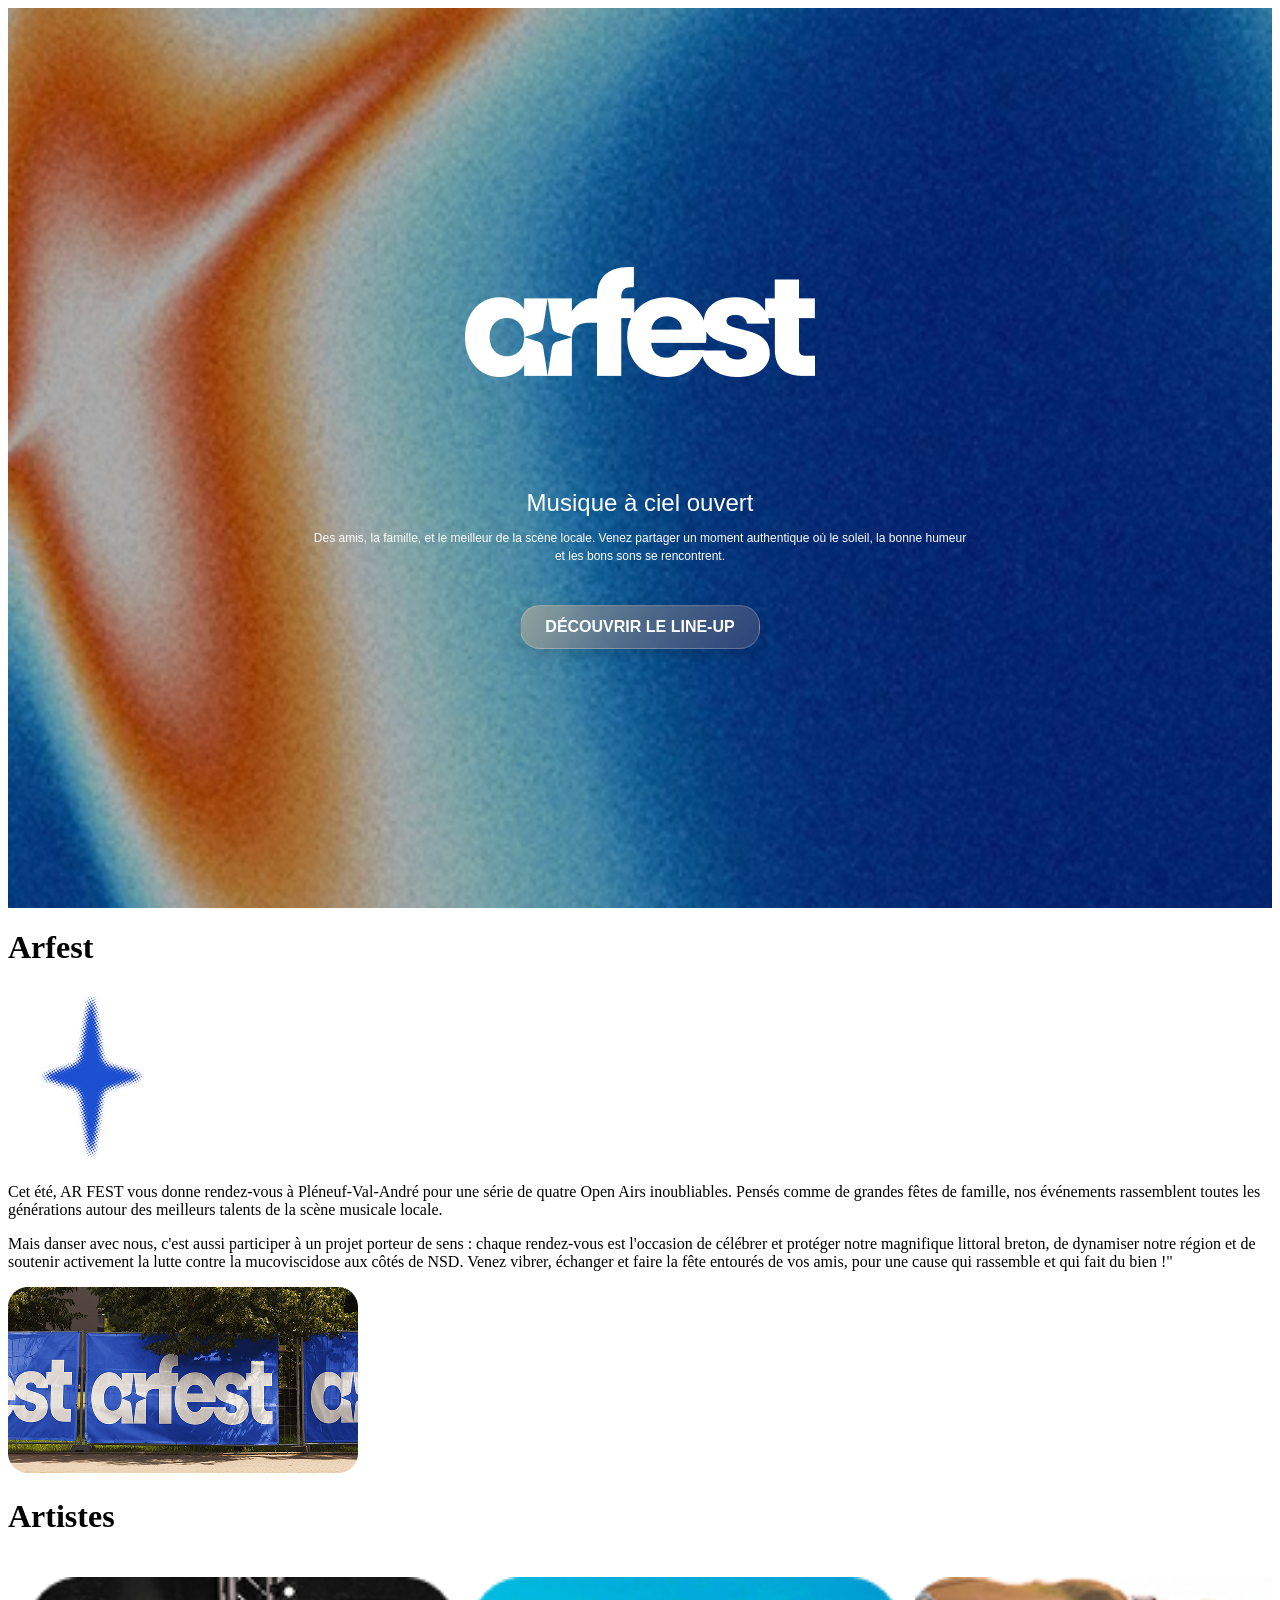
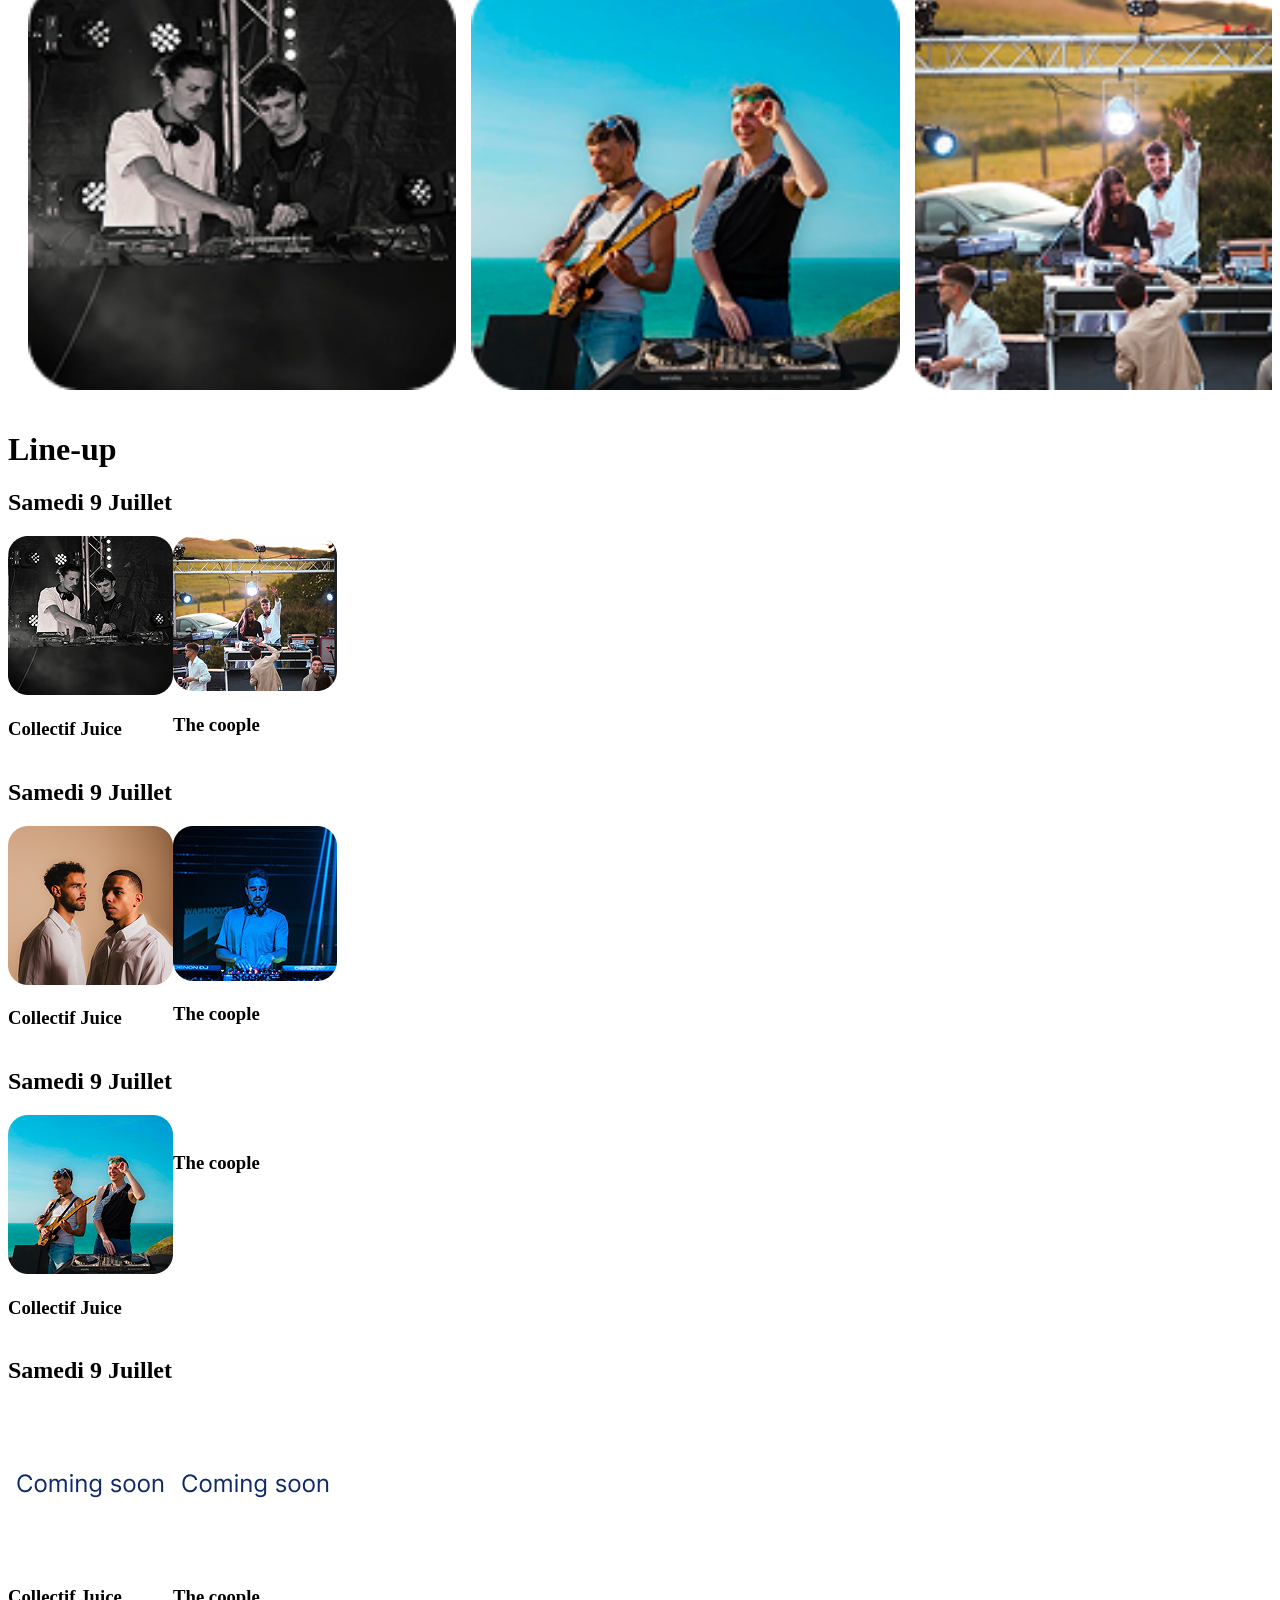
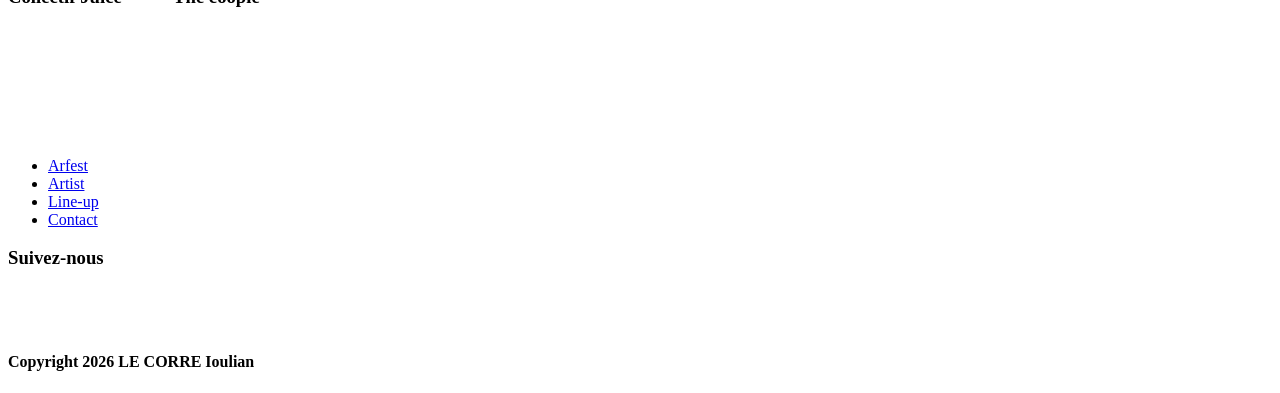
==== index.html @ 55369f93 "Correction du nom en index.html" ====
<!DOCTYPE html>
<html lang="en">
<head>
    <meta charset="UTF-8">
    <meta name="viewport" content="width=device-width, initial-scale=1.0">
    <link rel="stylesheet" href="./style.css">
    <title>Document</title>
</head>
<body>
    <header class="head">
        <img src="img/LOGO_ARFEST.png" alt="Logo Arfest" class="logo">
        <div>
            <h1>Musique à ciel ouvert</h1>
            <p>Des amis, la famille, et le meilleur de la scène locale. Venez partager un moment authentique où le soleil, la bonne humeur et les bons sons se rencontrent.</p>
        </div>
        <button class="discover">Découvrir le Line-up</button>
    </header>
    <main class="main">
        <div class="arfest">
            <h1>Arfest</h1>
            <div>
                <img src="img/arefestCQ.png" alt="logo_arfest">
                <p>Cet été, AR FEST vous donne rendez-vous à Pléneuf-Val-André pour une série de quatre Open Airs inoubliables. Pensés comme de grandes fêtes de famille, nos événements rassemblent toutes les générations autour des meilleurs talents de la scène musicale locale.</p>
            </div>
            <div>
                <p>Mais danser avec nous, c'est aussi participer à un projet porteur de sens : chaque rendez-vous est l'occasion de célébrer et protéger notre magnifique littoral breton, de dynamiser notre région et de soutenir activement la lutte contre la mucoviscidose aux côtés de NSD. Venez vibrer, échanger et faire la fête entourés de vos amis, pour une cause qui rassemble et qui fait du bien !"</p>
                <img src="img/arefestMockup.png" alt="mockup_barrière_arfest">
            </div>
        </div>
        <div class="artist">
            <h1>Artistes</h1>
            <div class="artist-img">
            <img src="img/artiste1home.png" alt="">
            <img src="img/artiste2home.png" alt="">
            <img src="img/artiste3home.png" alt="">
            </div>
        </div>
        <div class="lineUp">
            <H1>Line-up</H1>
            <div class="day1">
                <h2>Samedi 9 Juillet</h2>
                <div class="lineup-container">
                    <div>
                        <img src="img/lineUp/collectifJuice.png" alt="">
                        <h3>Collectif Juice</h3>
                    </div>
                    <div>
                        <img src="img/lineUp/The coopple.png" alt="">
                        <h3>The coople</h3>
                    </div>
                </div>
            </div>
            <div class="day2">
                <h2>Samedi 9 Juillet</h2>
                <div class="lineup-container">
                    <div>
                        <img src="img/lineUp/rushAvenue.png" alt="">
                        <h3>Collectif Juice</h3>
                    </div>
                    <div>
                        <img src="img/lineUp/wallyStryx.png" alt="">
                        <h3>The coople</h3>
                    </div>
                </div>
            </div>
            <div class="day3">
                <h2>Samedi 9 Juillet</h2>
                <div class="lineup-container">
                    <div>
                        <img src="img/lineUp/PlanB.png" alt="">
                        <h3>Collectif Juice</h3>
                    </div>
                    <div>
                        <img src="img/lineUp/i" alt="">
                        <h3>The coople</h3>
                    </div>
                </div>
            </div>
            <div class="day4">
                <h2>Samedi 9 Juillet</h2>
                <div class="lineup-container">
                    <div>
                        <img src="img/lineUp/comingSoon.png" alt="">
                        <h3>Collectif Juice</h3>
                    </div>
                    <div>
                        <img src="img/lineUp/comingSoon.png" alt="">
                        <h3>The coople</h3>
                    </div>
                </div>
            </div>



        </div>
    </main>
    <footer>
        <div>
            <img src="img/LOGO_ARFEST.png" alt="logo_arfest">
            <ul>
                <li><a href="#">Arfest</a></li>
                <li><a href="#">Artist</a></li>
                <li><a href="#">Line-up</a></li>
                <li><a href="#">Contact</a></li>
            </ul>
        </div>
        <div class="social">
            <h3>Suivez-nous</h3>
            <div>
                <img src="img/insta.png" alt="icon-insta">
                <img src="img/spotify.png" alt="icon-spotify">
            </div>
        </div>
        <h4>Copyright 2026 LE CORRE Ioulian</h4>
    </footer>


    <script src="./script.js"></script>
</body>
</html>
---- style.css ----
.body {
    font-family: 'Poppins', sans-serif;
    margin: 0 auto;
    padding: 0;
    background-color: #f5f5f5;
}
/* Header */

/* --- EN-TÊTE (HEADER) - Style Mobile First --- */

.head {
    display: flex;
    flex-direction: column; /* Mobile first, tout s'empile */
    justify-content: center; /* Centrer verticalement */
    align-items: center;    /* Centrer horizontalement */
    text-align: center;
    min-height: 100vh;      /* Prendre toute la hauteur de l'écran pour cet effet */
    color: #ffffff;         /* Texte blanc par défaut */
    box-sizing: border-box;
    padding: 20px;

    /* LE FOND TEXTURÉ (LA CLÉ !) */
    /* Remplace par ton image générée et enregistrée */
    background-image: url('img/home.png'); 
    background-size: cover;
    background-position: center;
    
    /* Optionnel : texture grain CSS (plus pro que l'image seule) */
    background-blend-mode: overlay; /* Pour fusionner la texture grainée */
}

/* Éléments individuels */
.head .logo {
    max-width: 100%; /* Ne pas dépasser la largeur de l'écran sur mobile */
    height: auto;
    margin-bottom: 6rem;
}

.head div {
    max-width: 90%; /* Pour contenir le texte */
}

.head h1 {
    font-family: poppins, sans-serif;
    font-size: 24px;
    font-weight: 500;
    margin-bottom: 0.8rem;
}

.head p {
    font-family: manrope, sans-serif;
    font-size: 12px;
    font-weight: 300;
    line-height: 1.5;
    margin-bottom: 2.5rem;
    max-width: 80%;
    margin-left: auto;
    margin-right: auto;
}

/* BOUTON DÉCOUVRIR LE LINE-UP  */
.head .discover {
    /* 1. Bases du bouton */
    padding: 12px 24px;
    font-size: 1rem;
    font-weight: 600;
    color: #ffffff;
    border: none;
    cursor: pointer;
    text-transform: uppercase; /* Pour le style "Festival" */
    
    /* 2. Ta demande : Les bords arrondis */
    border-radius: 20px;
    
    /* 3. L'effet "Liquid Glass" (Verre Liquide) */
    /* La clé est l'effet de flou et la transparence de fond */
    background: rgba(255, 255, 255, 0.15); /* Fond blanc à 15% d'opacité */
    backdrop-filter: blur(8px); /* L'effet de verre */
    -webkit-backdrop-filter: blur(8px); /* Safari/iPhone */
    
    /* Le dégradé interne (liquid effect) */
    /* Approximation des couleurs : or/bronze vers bleu profond */
    background-image: linear-gradient(135deg, rgba(206, 172, 126, 0.4), rgba(43, 64, 116, 0.7));
    
    /* Reflet subtil de la bordure */
    border: 1px solid rgba(255, 255, 255, 0.2);
    
    /* Ombre portée douce */
    box-shadow: 0 4px 15px rgba(0, 0, 0, 0.15);
    
    /* Transition fluide pour le survol (bonus mentor !) */
    transition: all 0.3s ease;
}

/* L'effet quand l'utilisateur passe sa souris (Desktop/Mobile) */
.head .discover:hover, .head .discover:active {
    background: rgba(255, 255, 255, 0.25); /* Le verre devient un peu plus opaque */
    transform: scale(1.05); /* Le bouton grossit très légèrement */
    box-shadow: 0 6px 20px rgba(0, 0, 0, 0.2);
}

/* --- BASE & MOBILE (Le Carrousel) --- */

.artist-img {
    display: flex;
    
    overflow-x: auto; /* Permet le défilement horizontal */
    scroll-snap-type: x mandatory; /* Active le magnétisme horizontal (x) et le rend obligatoire */
    gap: 15px;
    padding: 20px;
    
    /* Optionnel mais recommandé : masquer la barre de défilement pour faire plus "Application" */
    scrollbar-width: none; /* Pour Firefox */
}

.artist-img ::-webkit-scrollbar {
    display: none; /* Pour Chrome, Safari, Edge */
}

.artist-img img {
    /* L'astuce : flex: 0 0 85% empêche l'image de s'écraser et lui donne 85% de la largeur de l'écran.
       Ainsi, on voit un petit bout de l'image suivante, ce qui indique à l'utilisateur qu'il peut swiper ! */
    flex: 0 0 35%; 
    scroll-snap-align: center; /* L'image s'aimante bien au centre de l'écran quand on s'arrête de scroller */
    border-radius: 8px;
    object-fit: cover; /* S'assure que l'image ne se déforme pas */
}
/* Line-up */

.lineup-container{
    display: flex;
    flex-direction: row;
}
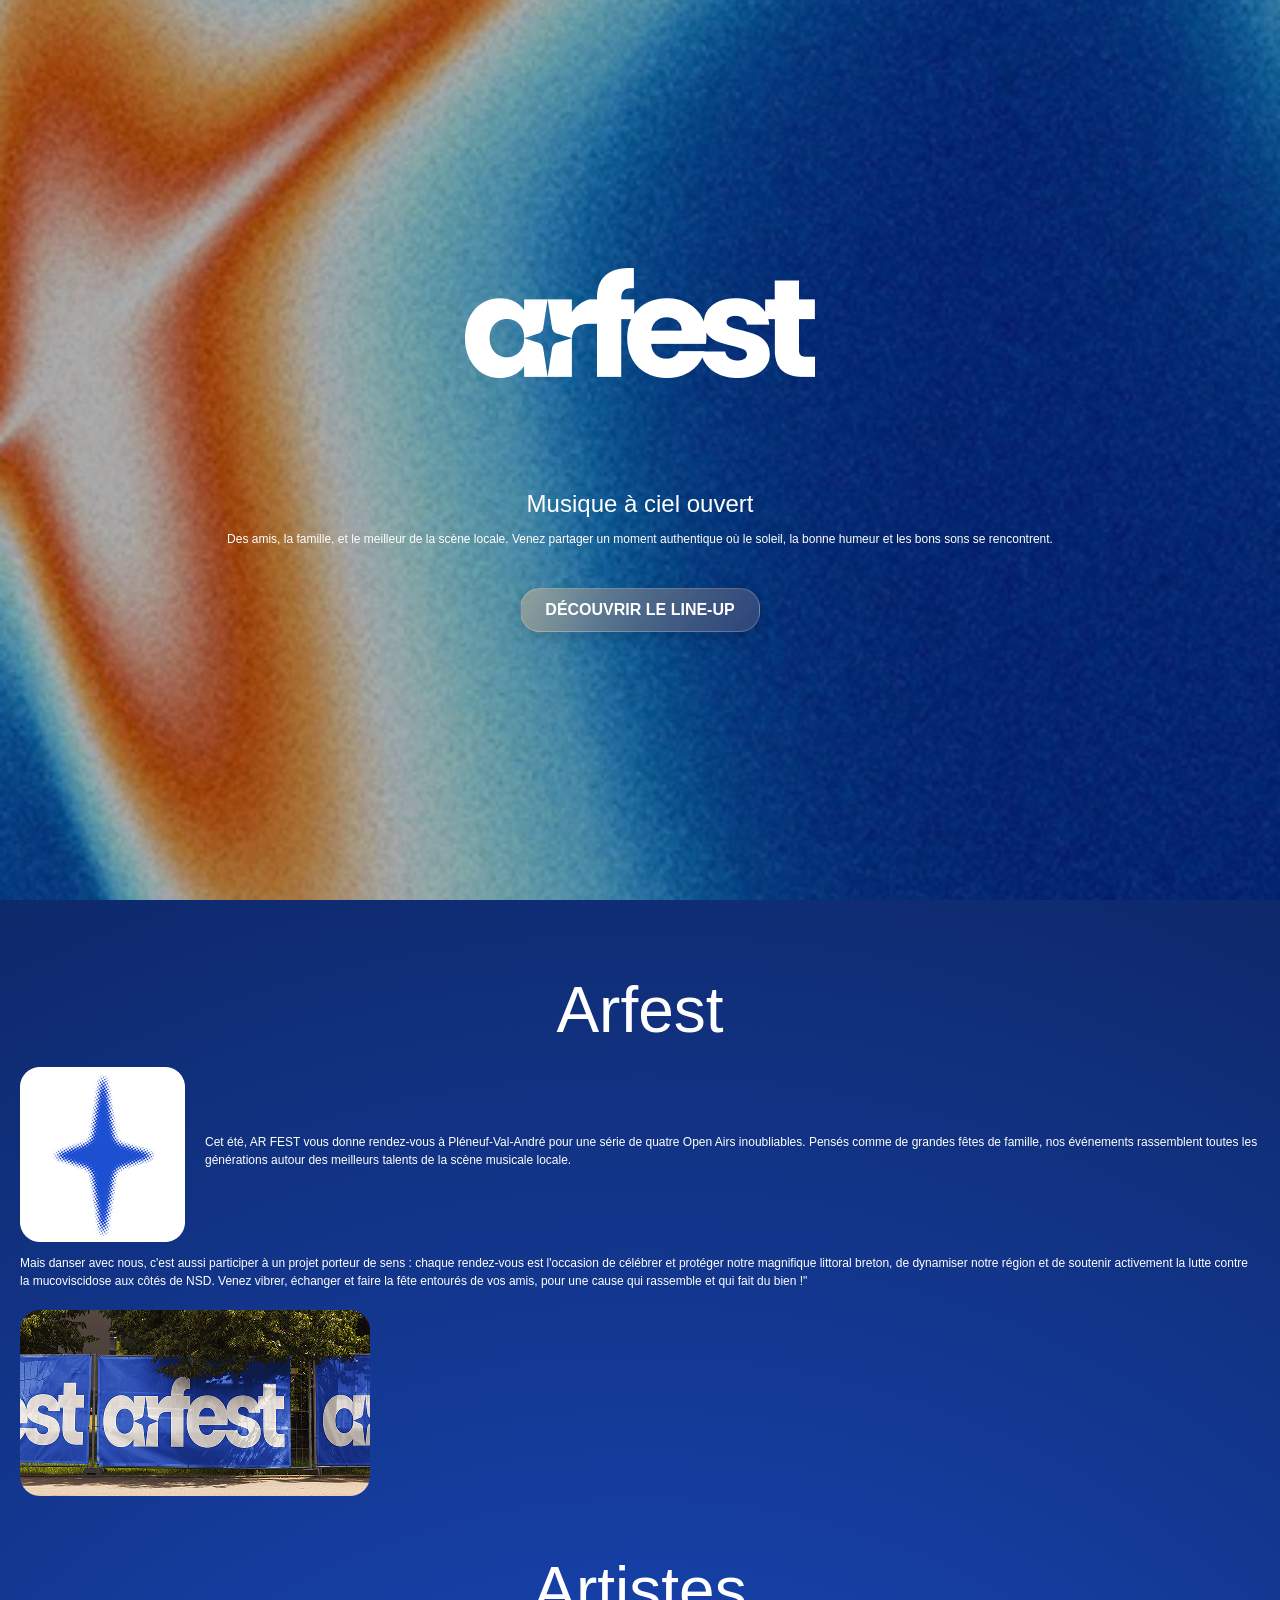
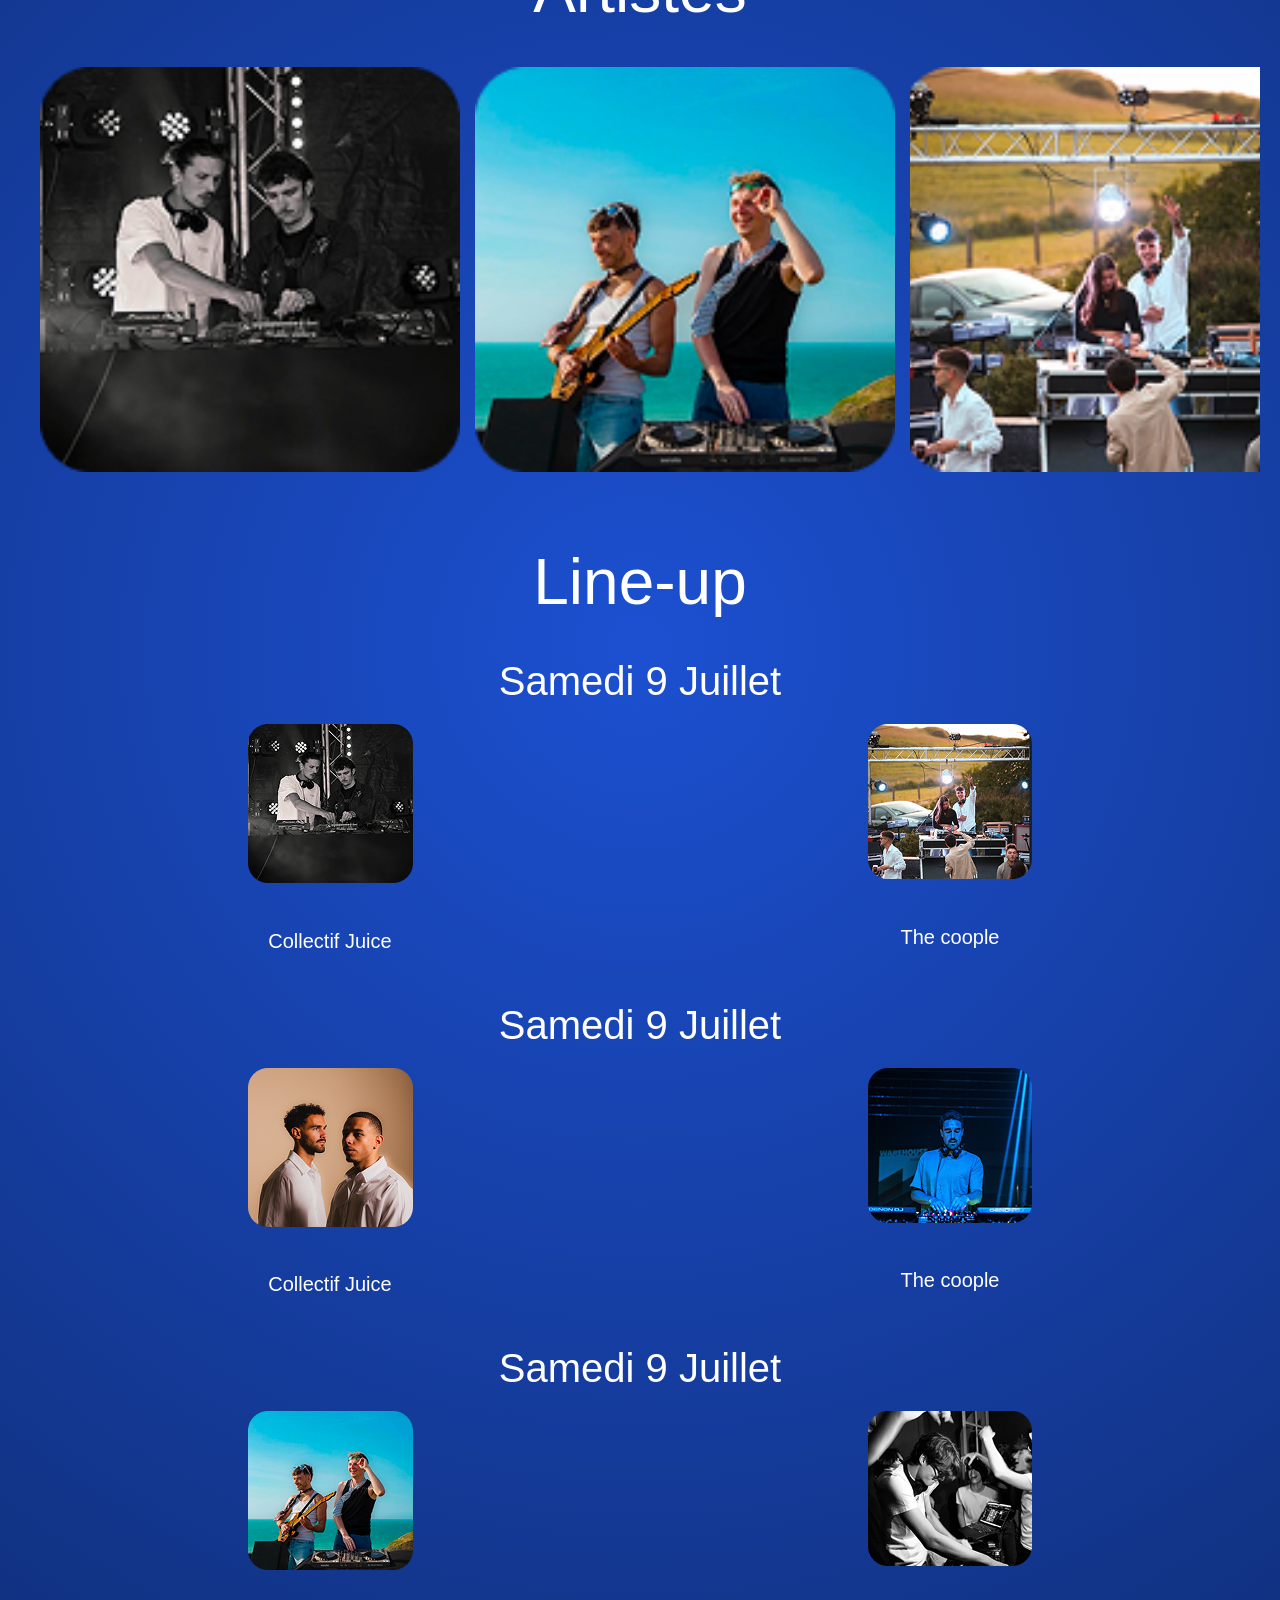
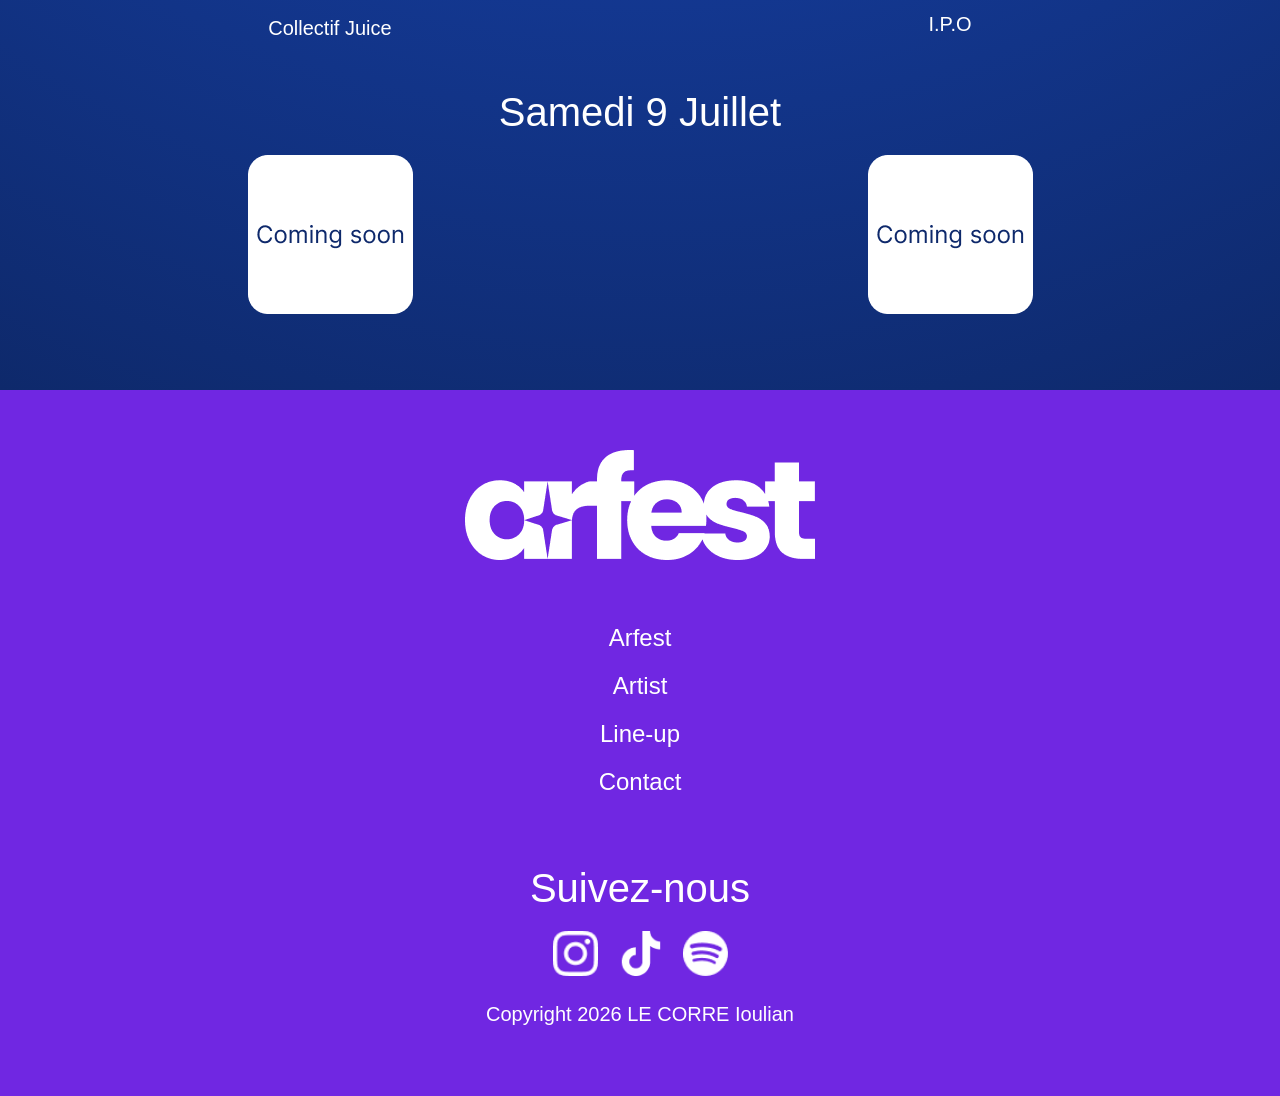
==== commit 67f7809c: "CSS basic" ====
--- a/index.html
+++ b/index.html
@@ -9,7 +9,7 @@
 <body>
     <header class="head">
         <img src="img/LOGO_ARFEST.png" alt="Logo Arfest" class="logo">
-        <div>
+        <div class="head-container">
             <h1>Musique à ciel ouvert</h1>
             <p>Des amis, la famille, et le meilleur de la scène locale. Venez partager un moment authentique où le soleil, la bonne humeur et les bons sons se rencontrent.</p>
         </div>
@@ -17,18 +17,18 @@
     </header>
     <main class="main">
         <div class="arfest">
-            <h1>Arfest</h1>
-            <div>
+            <h2>Arfest</h2>
+            <div class="top-div">
                 <img src="img/arefestCQ.png" alt="logo_arfest">
                 <p>Cet été, AR FEST vous donne rendez-vous à Pléneuf-Val-André pour une série de quatre Open Airs inoubliables. Pensés comme de grandes fêtes de famille, nos événements rassemblent toutes les générations autour des meilleurs talents de la scène musicale locale.</p>
             </div>
-            <div>
+            <div class="bottom-div">
                 <p>Mais danser avec nous, c'est aussi participer à un projet porteur de sens : chaque rendez-vous est l'occasion de célébrer et protéger notre magnifique littoral breton, de dynamiser notre région et de soutenir activement la lutte contre la mucoviscidose aux côtés de NSD. Venez vibrer, échanger et faire la fête entourés de vos amis, pour une cause qui rassemble et qui fait du bien !"</p>
                 <img src="img/arefestMockup.png" alt="mockup_barrière_arfest">
             </div>
         </div>
         <div class="artist">
-            <h1>Artistes</h1>
+            <h2>Artistes</h2>
             <div class="artist-img">
             <img src="img/artiste1home.png" alt="">
             <img src="img/artiste2home.png" alt="">
@@ -36,56 +36,56 @@
             </div>
         </div>
         <div class="lineUp">
-            <H1>Line-up</H1>
+            <h2>Line-up</h2>
             <div class="day1">
-                <h2>Samedi 9 Juillet</h2>
+                <h3>Samedi 9 Juillet</h3>
                 <div class="lineup-container">
                     <div>
                         <img src="img/lineUp/collectifJuice.png" alt="">
-                        <h3>Collectif Juice</h3>
+                        <h4>Collectif Juice</h4>
                     </div>
                     <div>
                         <img src="img/lineUp/The coopple.png" alt="">
-                        <h3>The coople</h3>
+                        <h4>The coople</h4>
                     </div>
                 </div>
             </div>
             <div class="day2">
-                <h2>Samedi 9 Juillet</h2>
+                <h3>Samedi 9 Juillet</h3>
                 <div class="lineup-container">
                     <div>
                         <img src="img/lineUp/rushAvenue.png" alt="">
-                        <h3>Collectif Juice</h3>
+                        <h4>Collectif Juice</h4>
                     </div>
                     <div>
                         <img src="img/lineUp/wallyStryx.png" alt="">
-                        <h3>The coople</h3>
+                        <h4>The coople</h4>
                     </div>
                 </div>
             </div>
             <div class="day3">
-                <h2>Samedi 9 Juillet</h2>
+                <h3>Samedi 9 Juillet</h3>
                 <div class="lineup-container">
                     <div>
                         <img src="img/lineUp/PlanB.png" alt="">
-                        <h3>Collectif Juice</h3>
+                        <h4>Collectif Juice</h4>
                     </div>
                     <div>
-                        <img src="img/lineUp/i" alt="">
-                        <h3>The coople</h3>
+                        <img src="img/lineUp/ipo.png" alt="">
+                        <h4>I.P.O</h4>
                     </div>
                 </div>
             </div>
             <div class="day4">
-                <h2>Samedi 9 Juillet</h2>
+                <h3>Samedi 9 Juillet</h3>
                 <div class="lineup-container">
                     <div>
                         <img src="img/lineUp/comingSoon.png" alt="">
-                        <h3>Collectif Juice</h3>
+                        <h4></h4>
                     </div>
                     <div>
                         <img src="img/lineUp/comingSoon.png" alt="">
-                        <h3>The coople</h3>
+                        <h4></h4>
                     </div>
                 </div>
             </div>
@@ -106,8 +106,9 @@
         </div>
         <div class="social">
             <h3>Suivez-nous</h3>
-            <div>
+            <div class="social-icons">
                 <img src="img/insta.png" alt="icon-insta">
+                <img src="img/tiktok.png" alt="icon-tiktok">
                 <img src="img/spotify.png" alt="icon-spotify">
             </div>
         </div>
--- a/style.css
+++ b/style.css
@@ -1,9 +1,46 @@
-.body {
+body {
     font-family: 'Poppins', sans-serif;
     margin: 0 auto;
     padding: 0;
     background-color: #f5f5f5;
 }
+main {
+    padding: 20px;
+    background: radial-gradient(circle, #1C50D1 0%, #0E296b 100%);
+    
+    /* Optionnel : on passe tout le texte par défaut en blanc pour qu'il soit lisible sur le fond sombre */
+    color: #ffffff;
+}
+main p {
+    font-family: 'Manrope', sans-serif;
+    font-size: 12px;
+    font-weight: 300;
+    line-height: 1.5;
+    margin-bottom: 20px;
+}
+h2 {
+    font-family: 'Poppins', sans-serif;
+    font-size: 64px;
+    font-weight: 500;
+    margin-bottom: 20px;
+    text-align: center;
+}
+h3 {
+    font-family: 'Poppins', sans-serif;
+    font-size: 40px;
+    font-weight: 500;
+    margin-bottom: 20px;
+    text-align: center;
+}
+h4 {
+    font-family: 'Manrope', sans-serif;
+    font-size: 20px;
+    font-weight: 500;
+    margin-bottom: 10px;
+    text-align: center;
+}
+
+
 /* Header */
 
 /* --- EN-TÊTE (HEADER) - Style Mobile First --- */
@@ -14,7 +51,7 @@
     justify-content: center; /* Centrer verticalement */
     align-items: center;    /* Centrer horizontalement */
     text-align: center;
-    min-height: 100vh;      /* Prendre toute la hauteur de l'écran pour cet effet */
+    min-height: 100svh; /* Pour les mobiles modernes : s'arrête pile au-dessus de la barre Safari ! */
     color: #ffffff;         /* Texte blanc par défaut */
     box-sizing: border-box;
     padding: 20px;
@@ -53,7 +90,7 @@
     font-weight: 300;
     line-height: 1.5;
     margin-bottom: 2.5rem;
-    max-width: 80%;
+    max-width: 100%;
     margin-left: auto;
     margin-right: auto;
 }
@@ -97,6 +134,19 @@
     background: rgba(255, 255, 255, 0.25); /* Le verre devient un peu plus opaque */
     transform: scale(1.05); /* Le bouton grossit très légèrement */
     box-shadow: 0 6px 20px rgba(0, 0, 0, 0.2);
+}
+
+/* Main - div arfest */
+
+.top-div {
+    display: flex;
+    flex-direction: row; /* Mobile first : tout s'empile */ 
+    align-items: center;
+    gap: 20px;
+}
+.top-div img {
+    height: 100%;
+    border-radius: 8px;
 }
 
 /* --- BASE & MOBILE (Le Carrousel) --- */
@@ -125,9 +175,55 @@
     border-radius: 8px;
     object-fit: cover; /* S'assure que l'image ne se déforme pas */
 }
+
 /* Line-up */
 
 .lineup-container{
     display: flex;
     flex-direction: row;
+}
+
+.lineup-container div {
+    flex: 1; /* Chaque artiste prend une part égale de l'espace disponible */
+    display: flex;
+    flex-direction: column;
+    align-items: center;
+    gap: 20px;
+}
+
+/* footer */
+footer {
+    background-color: #7027E2;
+    color: #ffffff;
+    text-align: center;
+    padding: 60px 20px;
+}
+footer ul {
+    list-style: none;
+    padding: 40px 0px 10px 0px;
+    margin: 0;
+}
+footer ul li {
+    margin: 20px 0;
+}
+footer ul li a {
+    color: #ffffff;
+    text-decoration: none;
+    font-size: 24px;
+    font-weight: 500;
+}
+footer ul li a:hover {
+    text-decoration: underline;
+}
+.social-icons  {
+    display: flex;
+    flex-direction: row;
+    justify-content: center;
+    gap: 20px;
+    margin-top: 20px;
+}
+.social-icons img {
+    width: 45px;
+    height: 45px;
+    transition: transform 0.3s ease;
 }
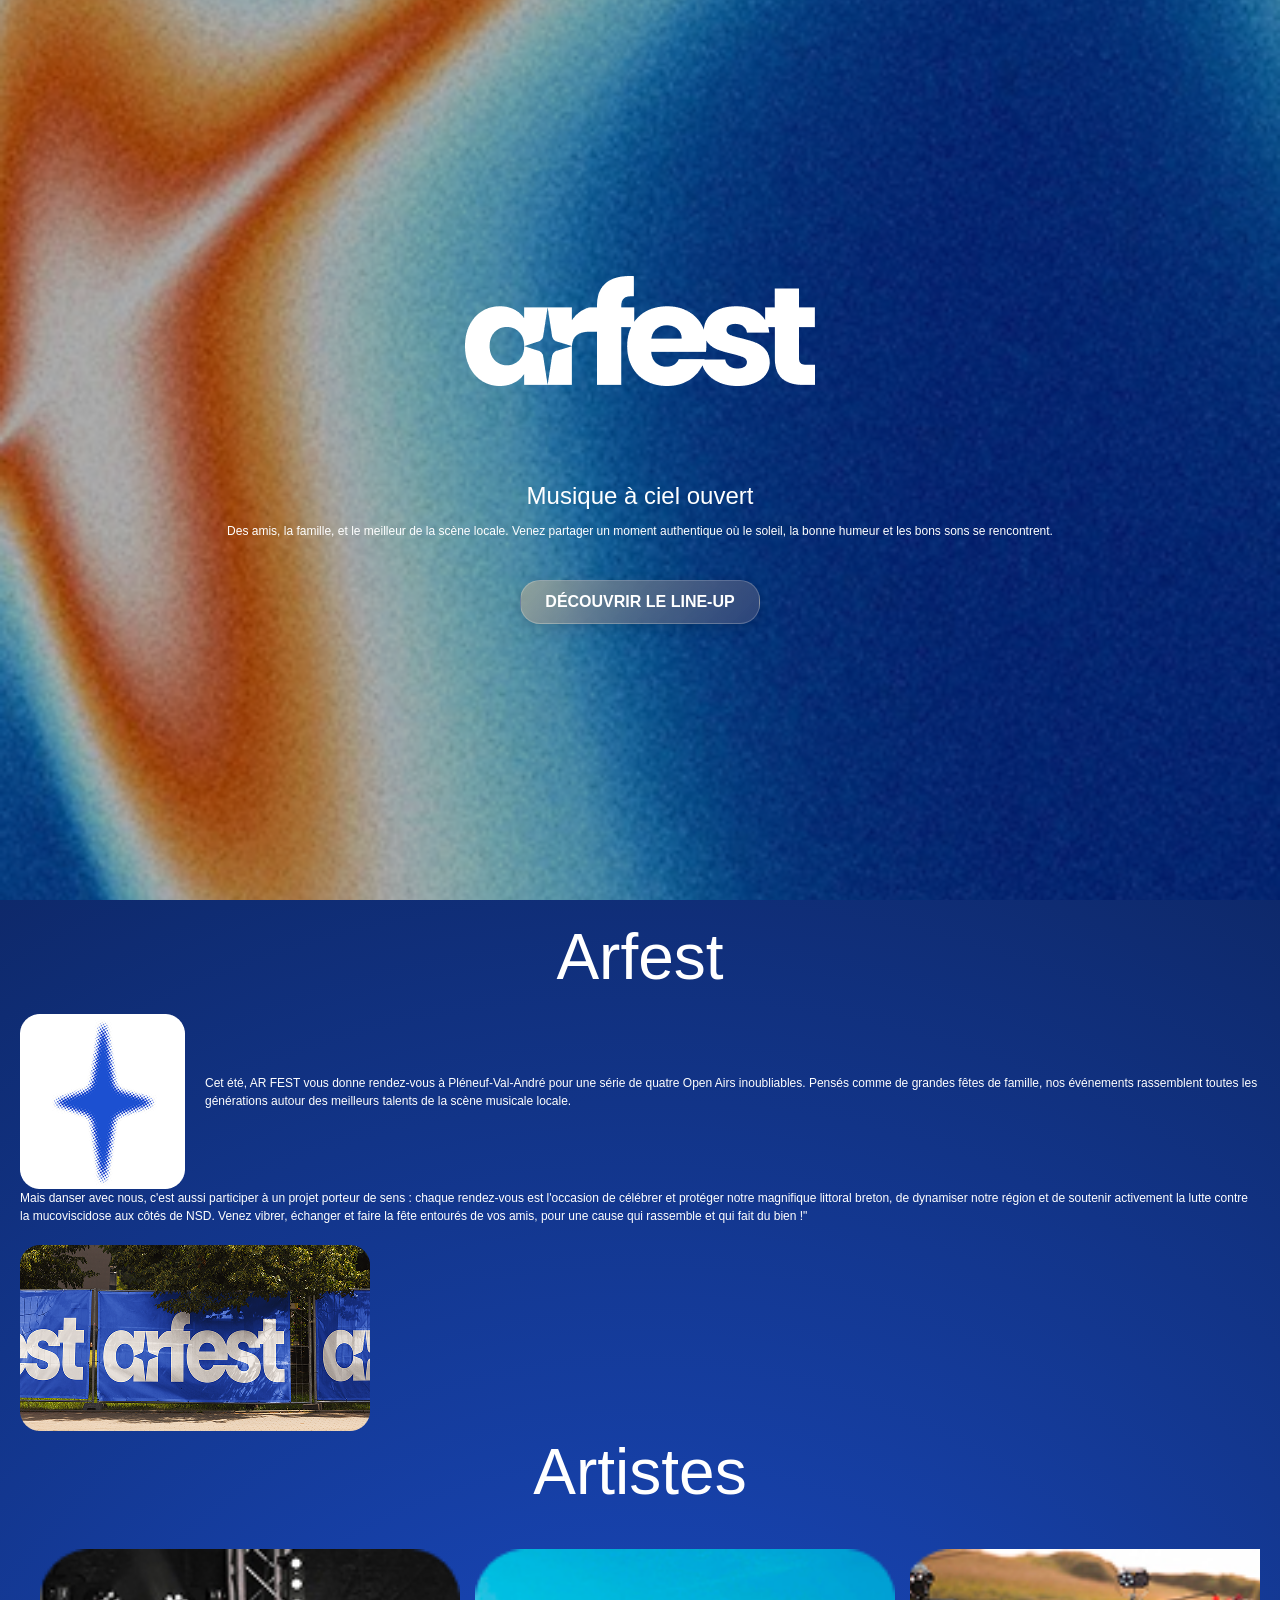
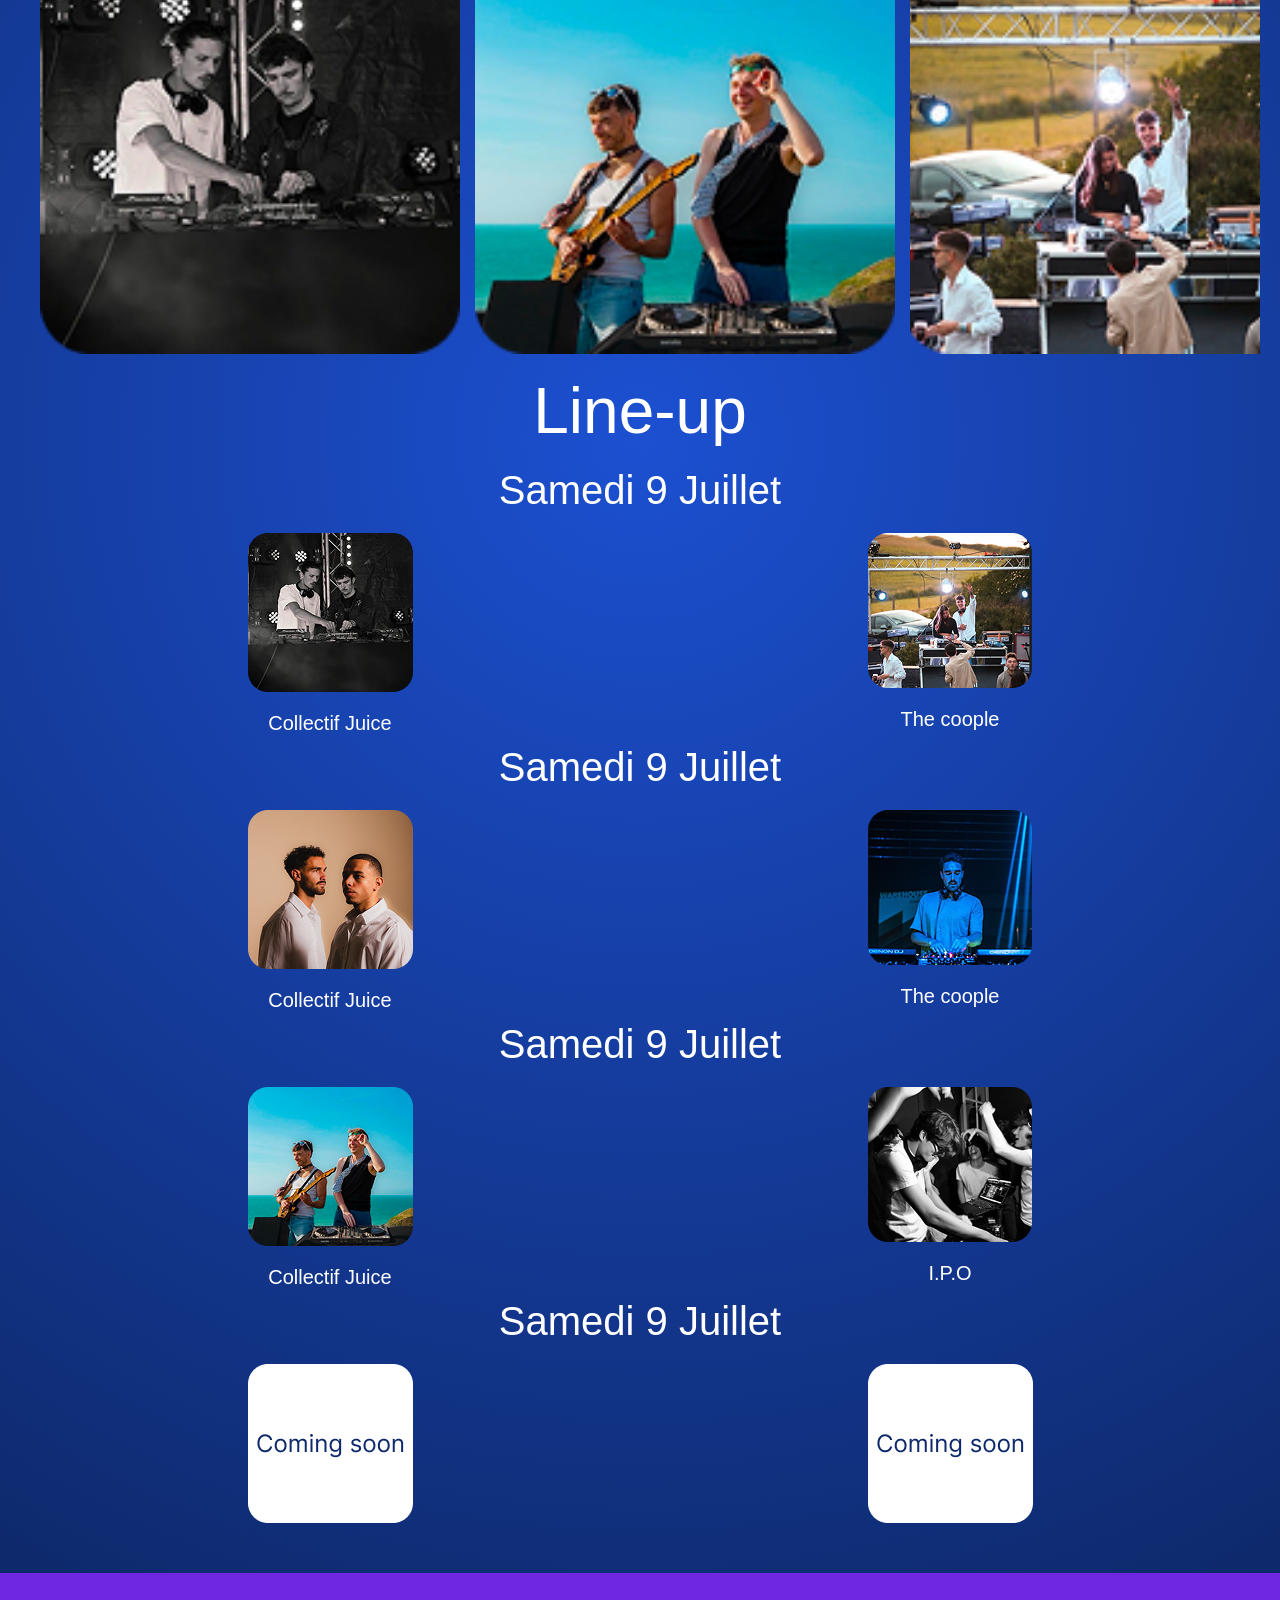
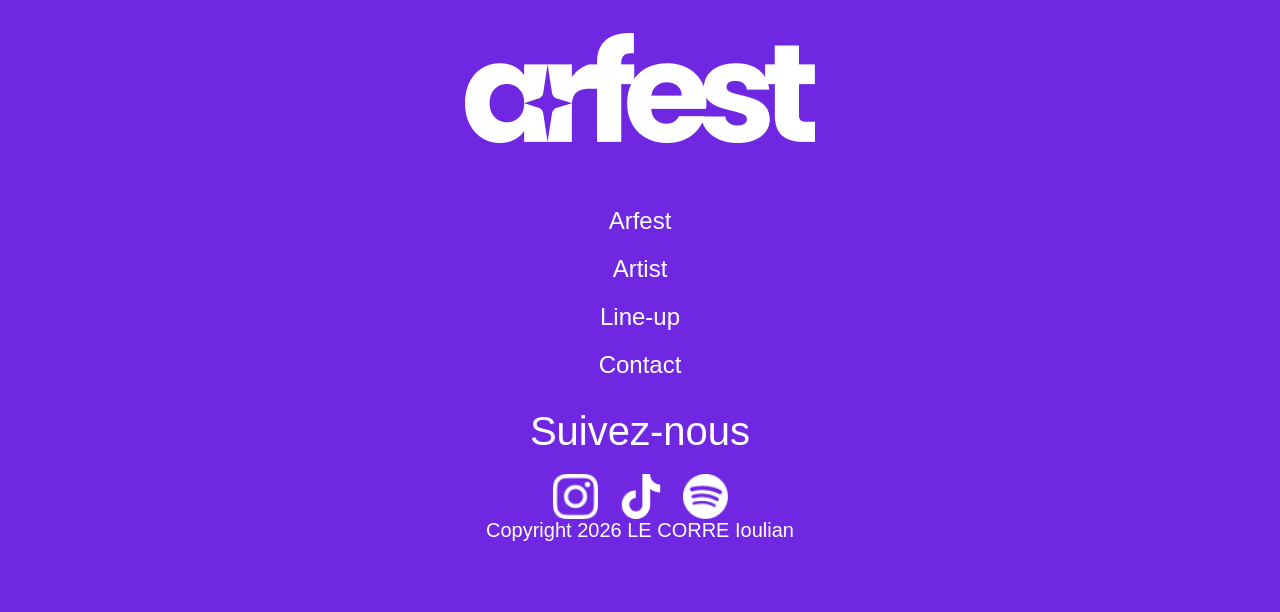
==== commit be854593: "fit problem resolve" ====
--- a/index.html
+++ b/index.html
@@ -2,7 +2,7 @@
 <html lang="en">
 <head>
     <meta charset="UTF-8">
-    <meta name="viewport" content="width=device-width, initial-scale=1.0">
+    <meta name="viewport" content="width=device-width, initial-scale=1.0, viewport-fit=cover">
     <link rel="stylesheet" href="./style.css">
     <title>Document</title>
 </head>
--- a/style.css
+++ b/style.css
@@ -1,3 +1,11 @@
+* {
+    margin: 0;
+    padding: 0;
+    box-sizing: border-box;
+}
+html {
+    background-color: #0E296b; /* La couleur la plus foncée de ton fond */
+}
 body {
     font-family: 'Poppins', sans-serif;
     margin: 0 auto;
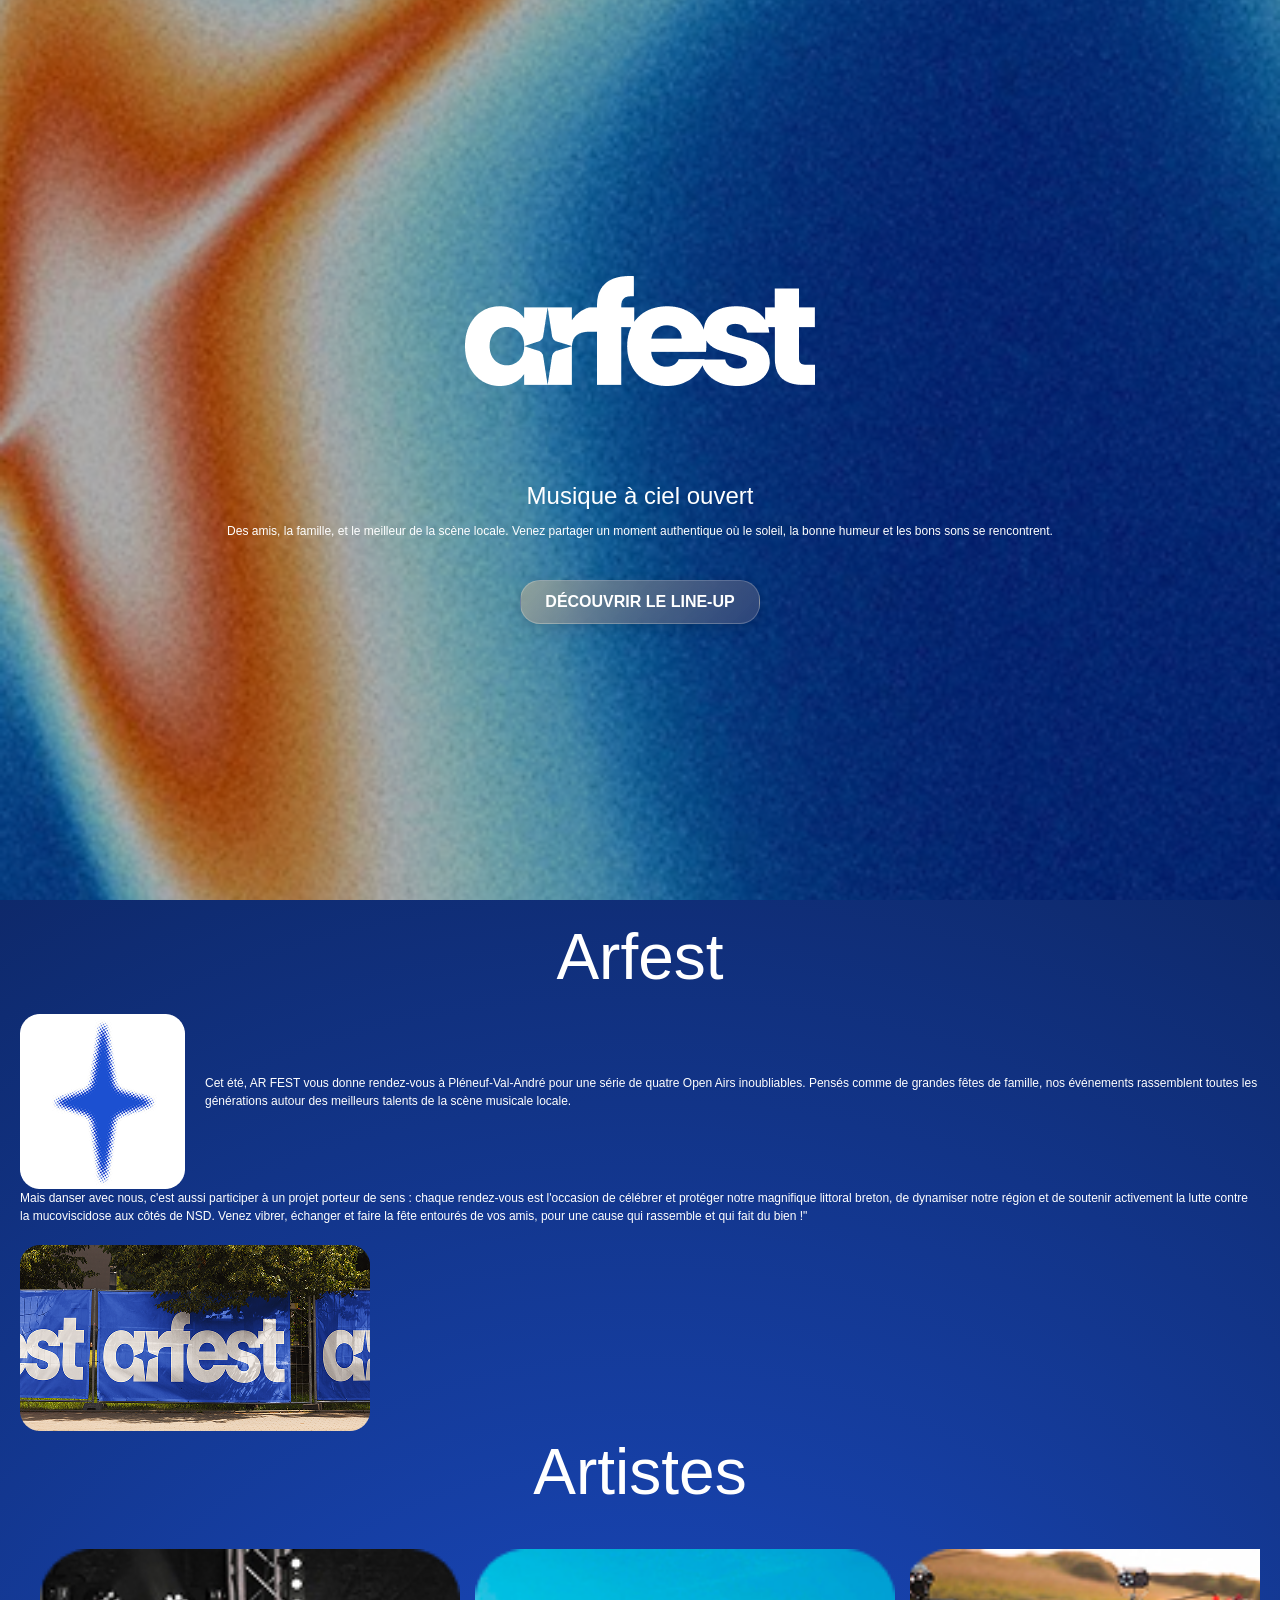
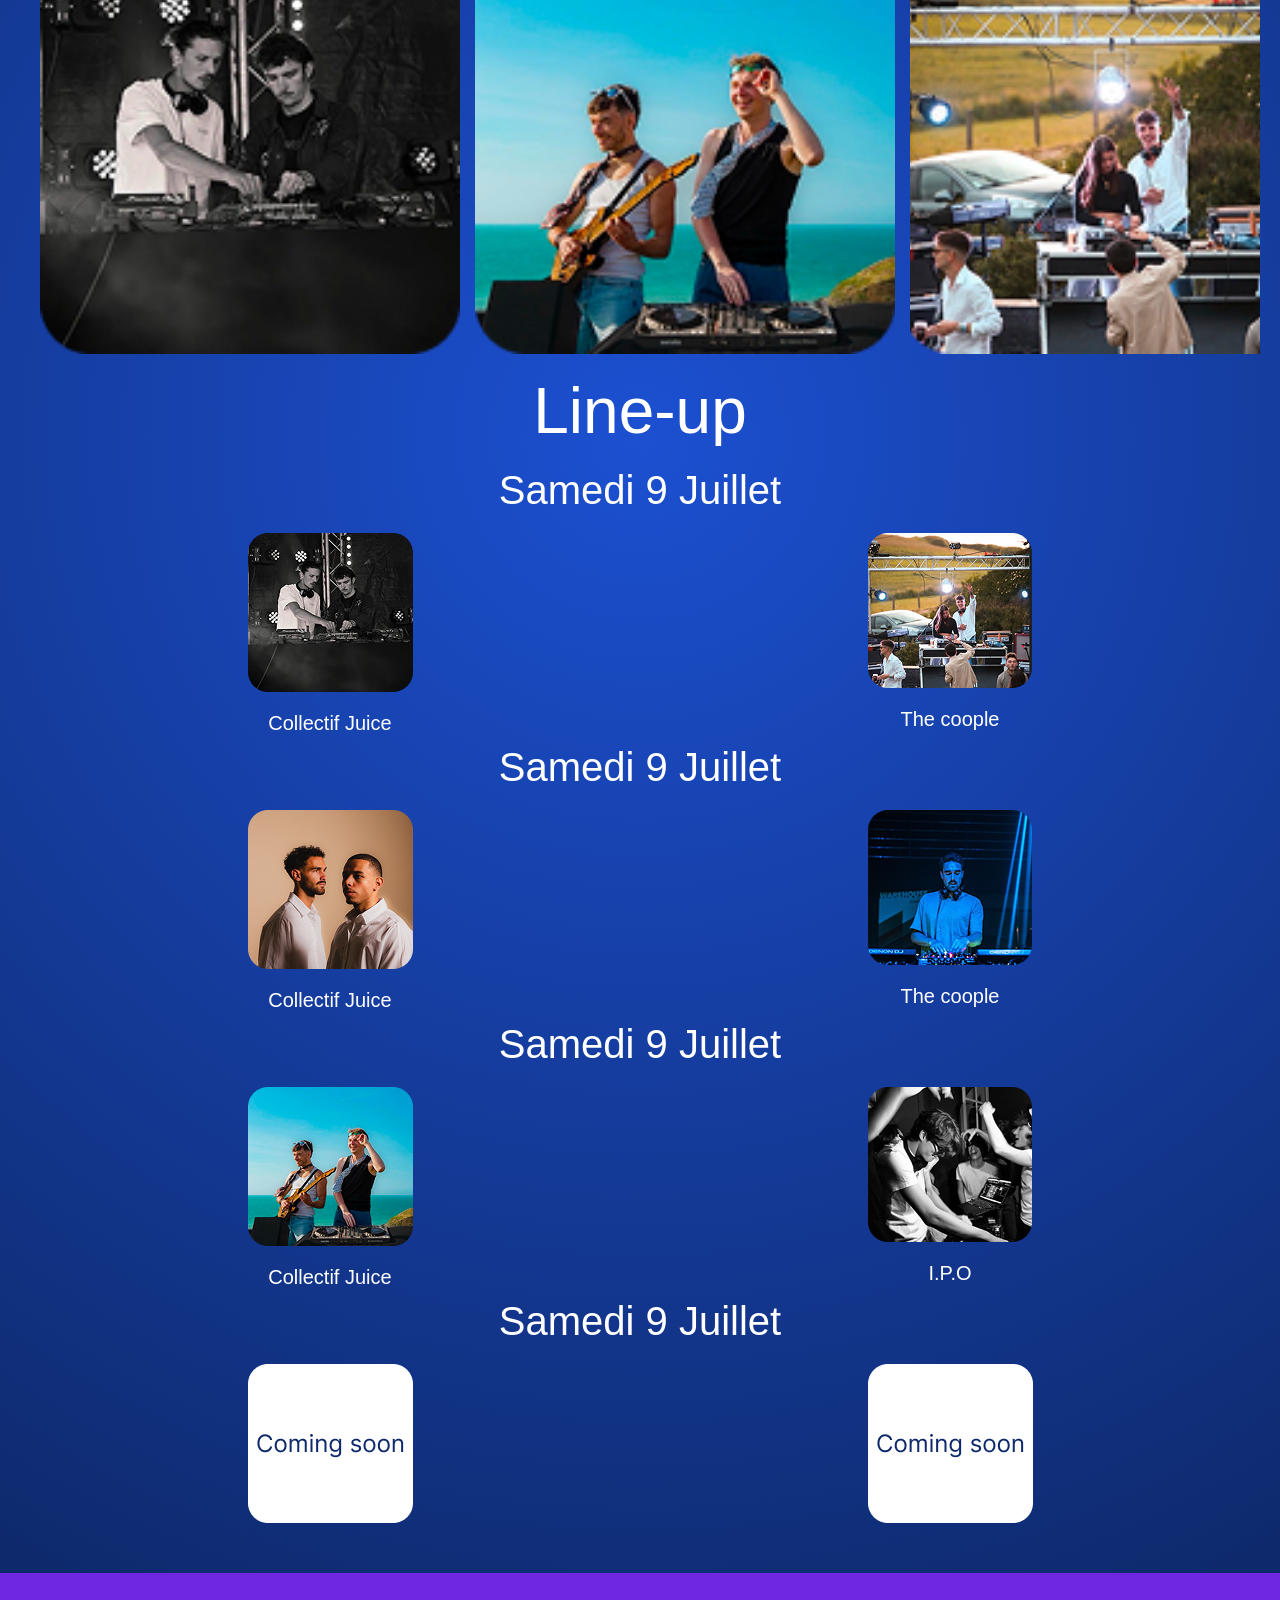
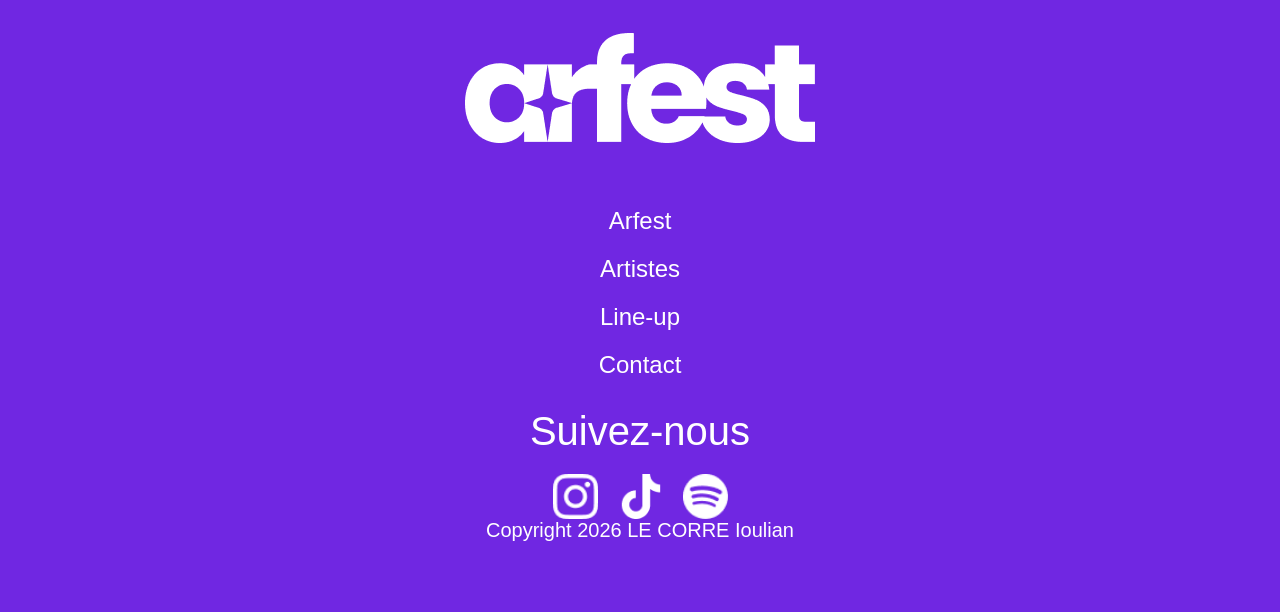
==== commit f7fe3165: "meta theme-color" ====
--- a/index.html
+++ b/index.html
@@ -3,6 +3,7 @@
 <head>
     <meta charset="UTF-8">
     <meta name="viewport" content="width=device-width, initial-scale=1.0, viewport-fit=cover">
+    <meta name="theme-color" content="#0E296b">
     <link rel="stylesheet" href="./style.css">
     <title>Document</title>
 </head>
@@ -99,7 +100,7 @@
             <img src="img/LOGO_ARFEST.png" alt="logo_arfest">
             <ul>
                 <li><a href="#">Arfest</a></li>
-                <li><a href="#">Artist</a></li>
+                <li><a href="#">Artistes</a></li>
                 <li><a href="#">Line-up</a></li>
                 <li><a href="#">Contact</a></li>
             </ul>
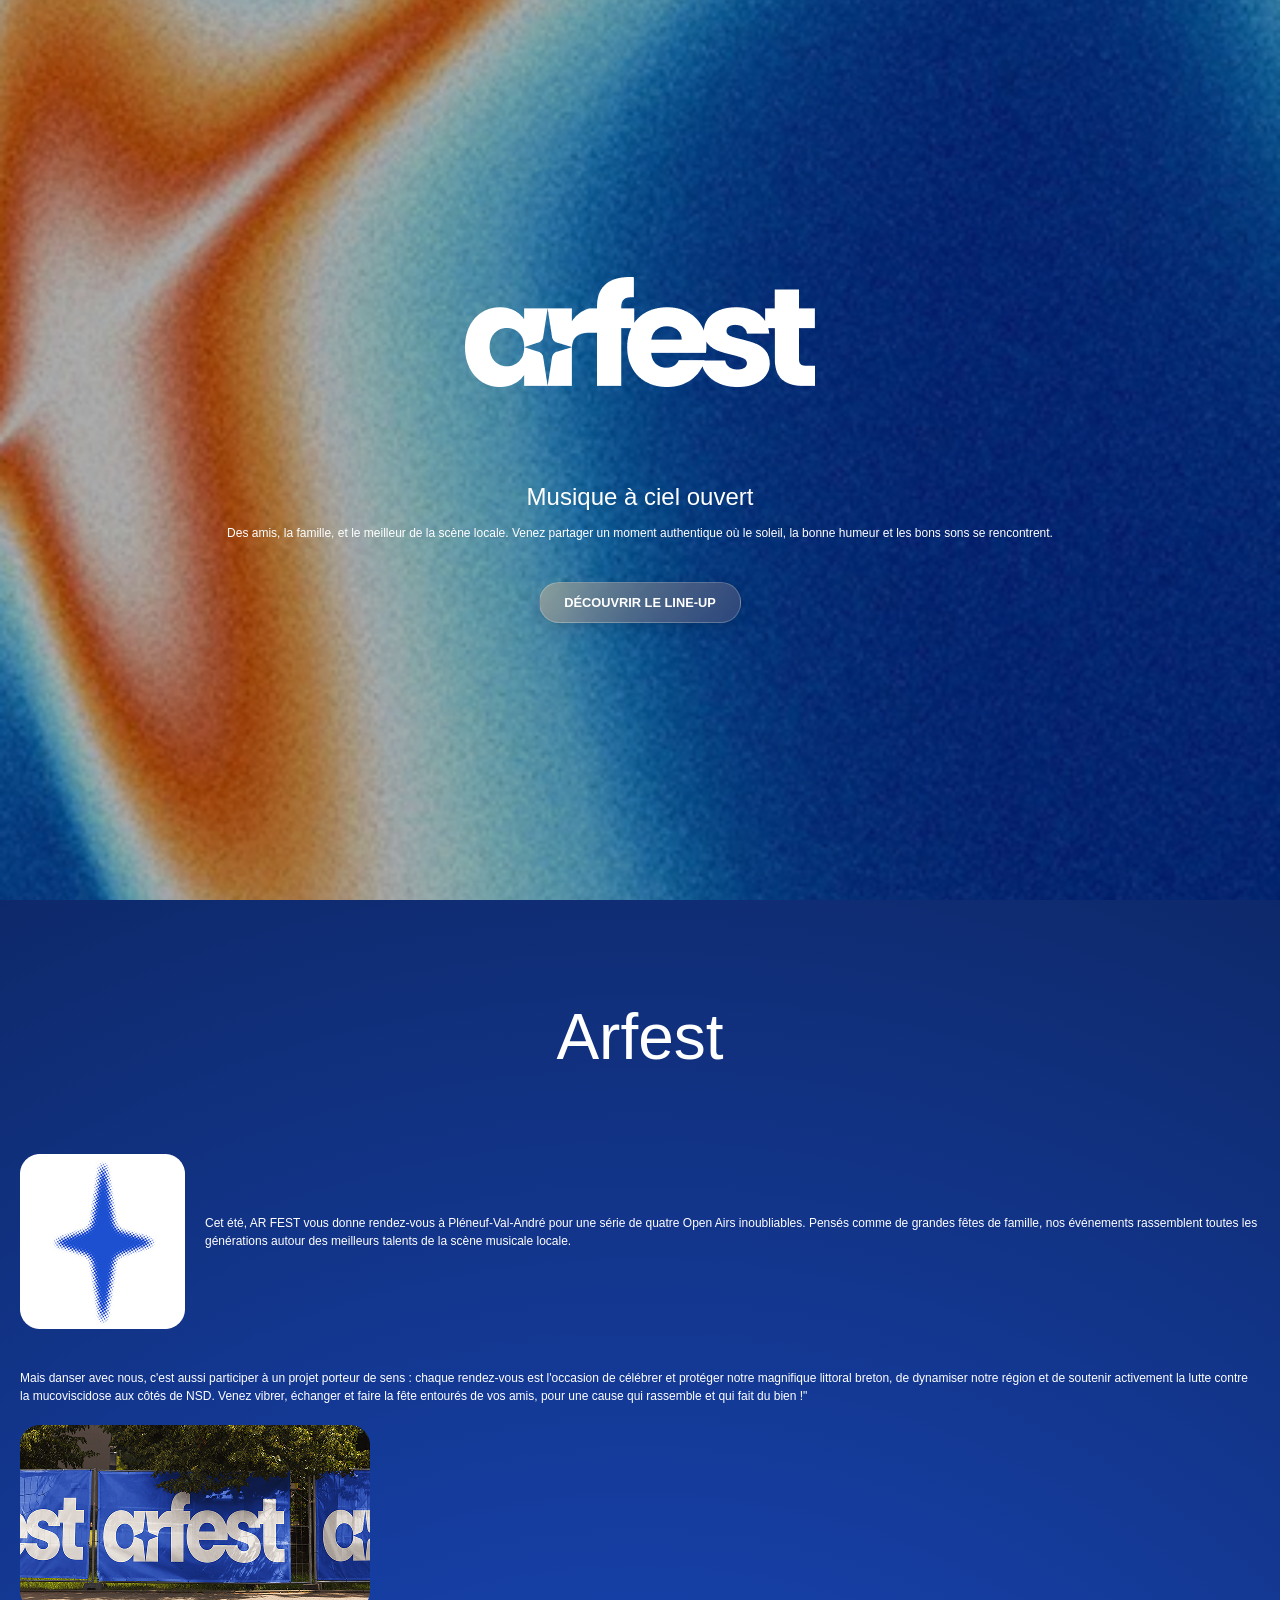
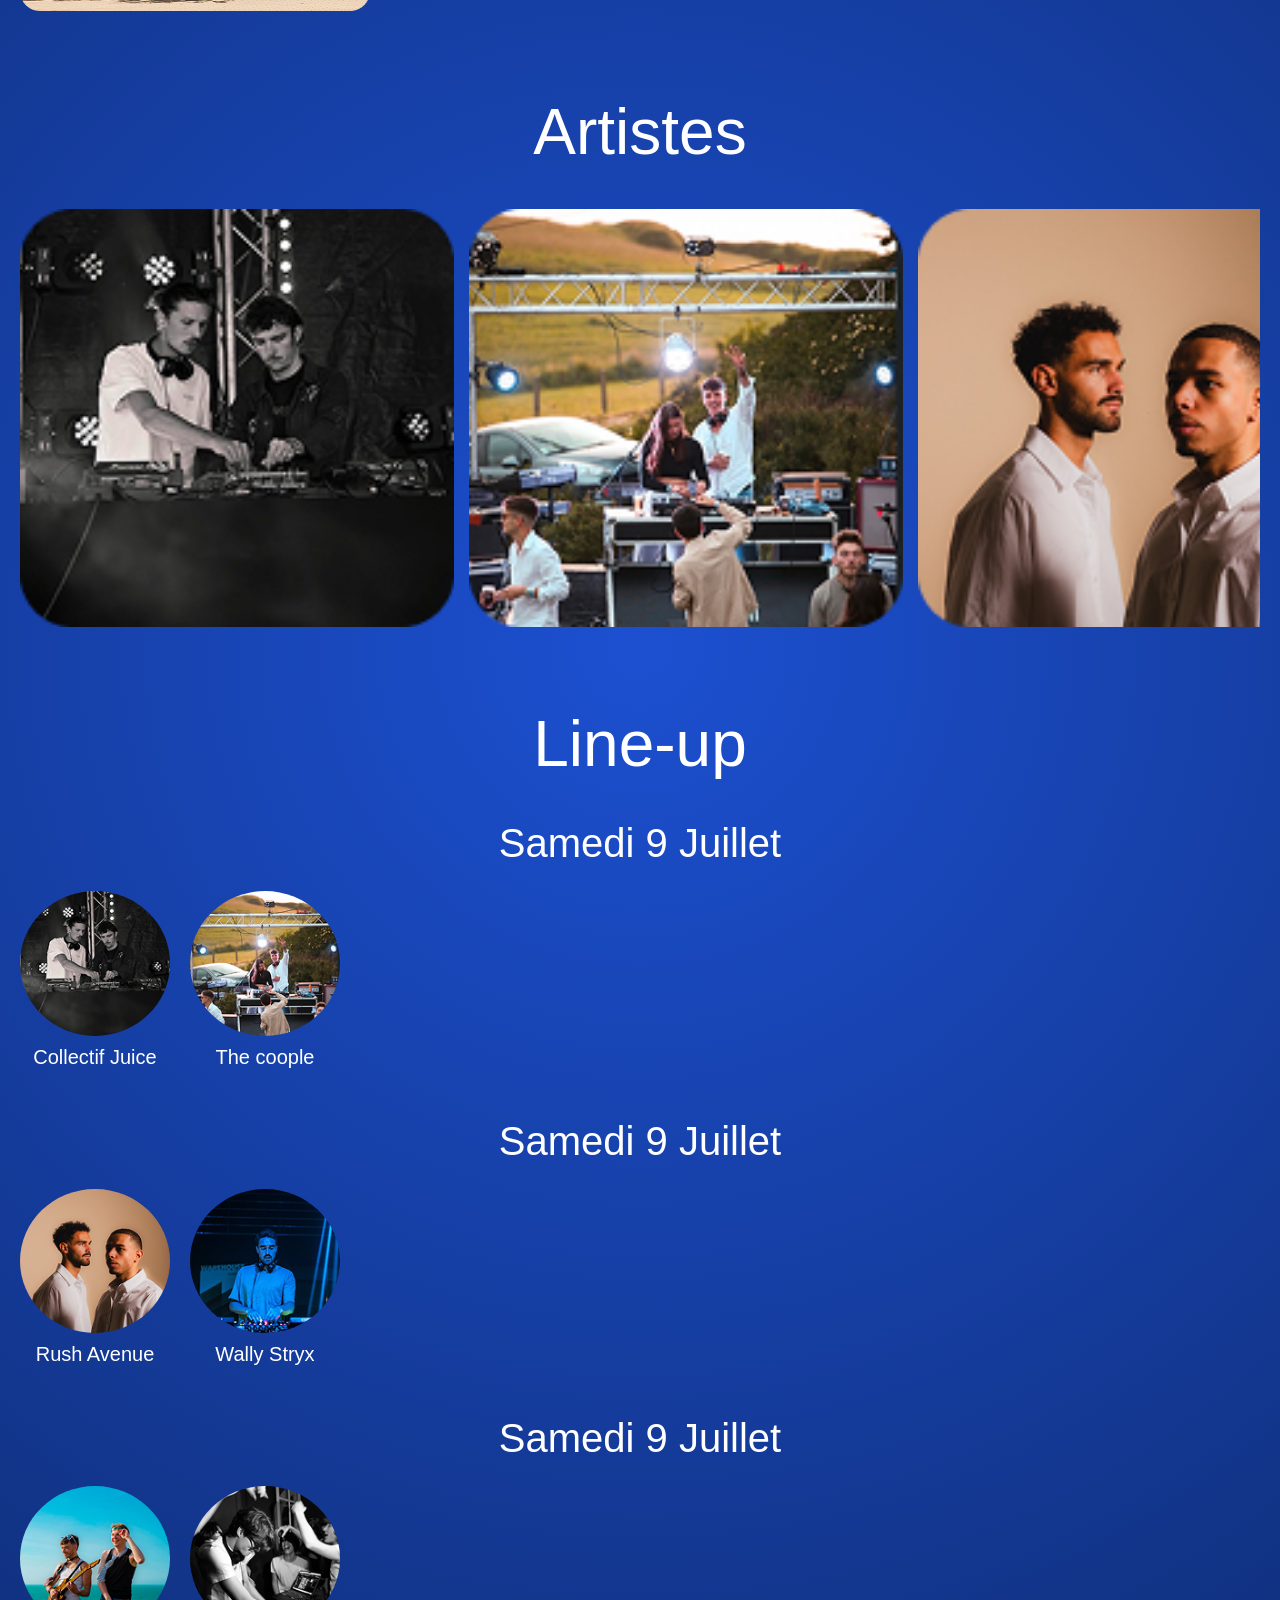
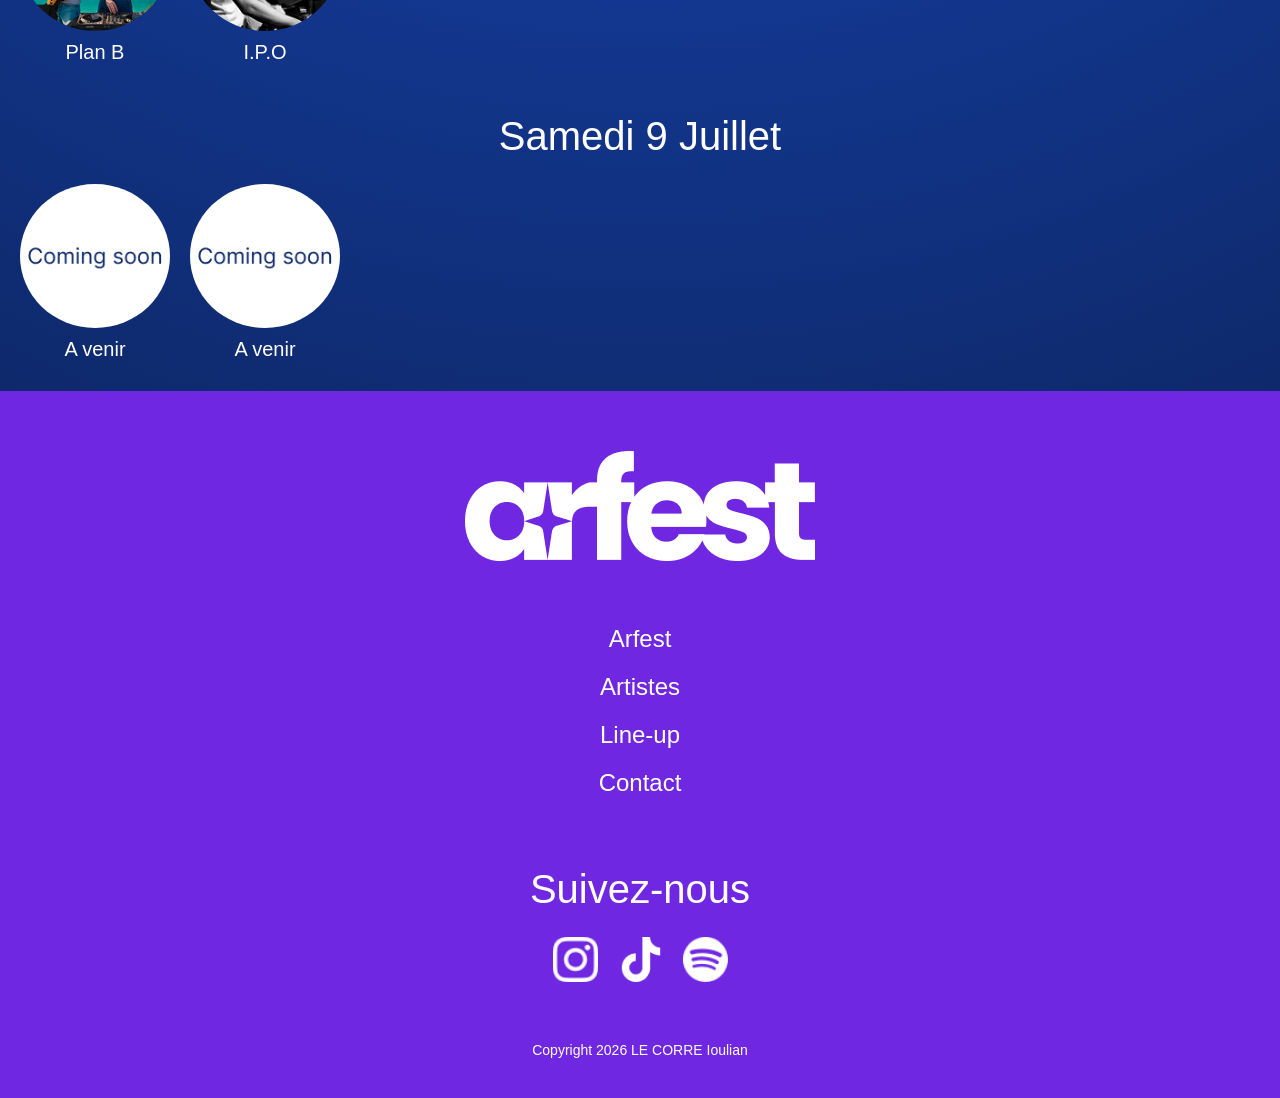
==== commit b8db7152: "page artistes" ====
--- a/index.html
+++ b/index.html
@@ -5,7 +5,7 @@
     <meta name="viewport" content="width=device-width, initial-scale=1.0, viewport-fit=cover">
     <meta name="theme-color" content="#0E296b">
     <link rel="stylesheet" href="./style.css">
-    <title>Document</title>
+    <title>Home Arfest</title>
 </head>
 <body>
     <header class="head">
@@ -14,39 +14,59 @@
             <h1>Musique à ciel ouvert</h1>
             <p>Des amis, la famille, et le meilleur de la scène locale. Venez partager un moment authentique où le soleil, la bonne humeur et les bons sons se rencontrent.</p>
         </div>
-        <button class="discover">Découvrir le Line-up</button>
+        <a href="#section-lineup" class="discover">Découvrir le Line-up</a>
     </header>
     <main class="main">
-        <div class="arfest">
+        <div class="arfest" id="section-arfest">
             <h2>Arfest</h2>
             <div class="top-div">
-                <img src="img/arefestCQ.png" alt="logo_arfest">
+                <img src="img/arefestCQ.png" alt="Logo Arfest CQ">
                 <p>Cet été, AR FEST vous donne rendez-vous à Pléneuf-Val-André pour une série de quatre Open Airs inoubliables. Pensés comme de grandes fêtes de famille, nos événements rassemblent toutes les générations autour des meilleurs talents de la scène musicale locale.</p>
             </div>
             <div class="bottom-div">
                 <p>Mais danser avec nous, c'est aussi participer à un projet porteur de sens : chaque rendez-vous est l'occasion de célébrer et protéger notre magnifique littoral breton, de dynamiser notre région et de soutenir activement la lutte contre la mucoviscidose aux côtés de NSD. Venez vibrer, échanger et faire la fête entourés de vos amis, pour une cause qui rassemble et qui fait du bien !"</p>
-                <img src="img/arefestMockup.png" alt="mockup_barrière_arfest">
+                <img src="img/arefestMockup.png" alt="Mockup de la barrière Arfest">
             </div>
         </div>
-        <div class="artist">
+        <div class="artist" id="section-artistes">
             <h2>Artistes</h2>
             <div class="artist-img">
-            <img src="img/artiste1home.png" alt="">
-            <img src="img/artiste2home.png" alt="">
-            <img src="img/artiste3home.png" alt="">
+                <a href="artistes.html?id=juice">
+                    <img src="img/lineUp/collectifJuice.png" alt="Portrait du Collectif Juice">
+                </a>
+                
+                <a href="artistes.html?id=coople">
+                    <img src="img/lineUp/The coopple.png" alt="Photo de The coople">
+                </a>
+                
+                <a href="artistes.html?id=rush">
+                    <img src="img/lineUp/rushAvenue.png" alt="Rush Avenue en concert">
+                </a>
+                
+                <a href="artistes.html?id=wally">
+                    <img src="img/lineUp/wallyStryx.png" alt="Wally Stryx sur scène">
+                </a>
+                
+                <a href="artistes.html?id=planb">
+                    <img src="img/lineUp/PlanB.png" alt="Portrait du groupe Plan B">
+                </a>
+                
+                <a href="artistes.html?id=ipo">
+                    <img src="img/lineUp/ipo.png" alt="Photo de l'artiste I.P.O">
+                </a>
             </div>
         </div>
-        <div class="lineUp">
+        <div class="lineUp" id="section-lineup">
             <h2>Line-up</h2>
             <div class="day1">
                 <h3>Samedi 9 Juillet</h3>
                 <div class="lineup-container">
                     <div>
-                        <img src="img/lineUp/collectifJuice.png" alt="">
+                        <img src="img/lineUp/collectifJuice.png" alt="Portrait du Collectif Juice">
                         <h4>Collectif Juice</h4>
                     </div>
                     <div>
-                        <img src="img/lineUp/The coopple.png" alt="">
+                        <img src="img/lineUp/The coopple.png" alt="Photo de The coople">
                         <h4>The coople</h4>
                     </div>
                 </div>
@@ -55,12 +75,12 @@
                 <h3>Samedi 9 Juillet</h3>
                 <div class="lineup-container">
                     <div>
-                        <img src="img/lineUp/rushAvenue.png" alt="">
-                        <h4>Collectif Juice</h4>
+                        <img src="img/lineUp/rushAvenue.png" alt="Rush Avenue en concert">
+                        <h4>Rush Avenue</h4>
                     </div>
                     <div>
-                        <img src="img/lineUp/wallyStryx.png" alt="">
-                        <h4>The coople</h4>
+                        <img src="img/lineUp/wallyStryx.png" alt="Wally Stryx sur scène">
+                        <h4>Wally Stryx</h4>
                     </div>
                 </div>
             </div>
@@ -68,11 +88,11 @@
                 <h3>Samedi 9 Juillet</h3>
                 <div class="lineup-container">
                     <div>
-                        <img src="img/lineUp/PlanB.png" alt="">
-                        <h4>Collectif Juice</h4>
+                        <img src="img/lineUp/PlanB.png" alt="Portrait du groupe Plan B">
+                        <h4>Plan B</h4>
                     </div>
                     <div>
-                        <img src="img/lineUp/ipo.png" alt="">
+                        <img src="img/lineUp/ipo.png" alt="Photo de l'artiste I.P.O">
                         <h4>I.P.O</h4>
                     </div>
                 </div>
@@ -81,42 +101,37 @@
                 <h3>Samedi 9 Juillet</h3>
                 <div class="lineup-container">
                     <div>
-                        <img src="img/lineUp/comingSoon.png" alt="">
-                        <h4></h4>
+                        <img src="img/lineUp/comingSoon.png" alt="Prochainement">
+                        <h4>A venir</h4>
                     </div>
                     <div>
-                        <img src="img/lineUp/comingSoon.png" alt="">
-                        <h4></h4>
+                        <img src="img/lineUp/comingSoon.png" alt="Prochainement">
+                        <h4>A venir</h4>
                     </div>
                 </div>
             </div>
-
-
-
         </div>
     </main>
     <footer>
         <div>
             <img src="img/LOGO_ARFEST.png" alt="logo_arfest">
             <ul>
-                <li><a href="#">Arfest</a></li>
-                <li><a href="#">Artistes</a></li>
-                <li><a href="#">Line-up</a></li>
+                <li><a href="#section-arfest">Arfest</a></li>
+                <li><a href="#section-artistes">Artistes</a></li>
+                <li><a href="#section-lineup">Line-up</a></li>
                 <li><a href="#">Contact</a></li>
             </ul>
         </div>
         <div class="social">
             <h3>Suivez-nous</h3>
             <div class="social-icons">
-                <img src="img/insta.png" alt="icon-insta">
-                <img src="img/tiktok.png" alt="icon-tiktok">
-                <img src="img/spotify.png" alt="icon-spotify">
+                <img src="img/insta.png" alt="Icone Insta">
+                <img src="img/tiktok.png" alt="Icone Tiktok">
+                <img src="img/spotify.png" alt="Icone Spotify">
             </div>
         </div>
-        <h4>Copyright 2026 LE CORRE Ioulian</h4>
+        <h5>Copyright 2026 LE CORRE Ioulian</h5>
     </footer>
-
-
     <script src="./script.js"></script>
 </body>
 </html>
--- a/style.css
+++ b/style.css
@@ -1,24 +1,30 @@
+/* --- CONFIGURATION GLOBALE --- */
+
 * {
     margin: 0;
     padding: 0;
     box-sizing: border-box;
 }
+
 html {
-    background-color: #0E296b; /* La couleur la plus foncée de ton fond */
-}
+    background-color: #0E296b; /* Protège l'encoche et le bounce effect */
+    scroll-behavior: smooth;   /* Défilement fluide */
+}
+
 body {
     font-family: 'Poppins', sans-serif;
-    margin: 0 auto;
+    margin: 0; /* Pas besoin de auto ici, margin 0 suffit */
     padding: 0;
-    background-color: #f5f5f5;
-}
+}
+
 main {
     padding: 20px;
     background: radial-gradient(circle, #1C50D1 0%, #0E296b 100%);
-    
-    /* Optionnel : on passe tout le texte par défaut en blanc pour qu'il soit lisible sur le fond sombre */
-    color: #ffffff;
-}
+    color: #ffffff; /* Texte blanc par défaut sur le fond sombre */
+}
+
+/* Polices et Titres par défaut */
+
 main p {
     font-family: 'Manrope', sans-serif;
     font-size: 12px;
@@ -26,20 +32,25 @@
     line-height: 1.5;
     margin-bottom: 20px;
 }
+
 h2 {
     font-family: 'Poppins', sans-serif;
     font-size: 64px;
     font-weight: 500;
-    margin-bottom: 20px;
-    text-align: center;
-}
+    margin-top: 80px;
+    margin-bottom: 40px;
+    text-align: center;
+}
+
 h3 {
     font-family: 'Poppins', sans-serif;
     font-size: 40px;
     font-weight: 500;
-    margin-bottom: 20px;
-    text-align: center;
-}
+    margin-top: 40px;
+    margin-bottom: 25px;
+    text-align: center;
+}
+
 h4 {
     font-family: 'Manrope', sans-serif;
     font-size: 20px;
@@ -48,41 +59,48 @@
     text-align: center;
 }
 
-
-/* Header */
-
-/* --- EN-TÊTE (HEADER) - Style Mobile First --- */
+h5 {
+    font-family: 'Manrope', sans-serif;
+    font-size: 14px;
+    font-weight: 300;
+    justify-content: center;
+    margin-top: 60px;
+}
+
+/* --- HEADER (MOBILE FIRST) --- */
 
 .head {
     display: flex;
-    flex-direction: column; /* Mobile first, tout s'empile */
-    justify-content: center; /* Centrer verticalement */
-    align-items: center;    /* Centrer horizontalement */
-    text-align: center;
-    min-height: 100svh; /* Pour les mobiles modernes : s'arrête pile au-dessus de la barre Safari ! */
-    color: #ffffff;         /* Texte blanc par défaut */
+    flex-direction: column; 
+    justify-content: center; 
+    align-items: center;    
+    text-align: center;
+    min-height: 100svh; /* S'adapte à la barre Safari */
+    color: #ffffff; 
     box-sizing: border-box;
-    padding: 20px;
-
-    /* LE FOND TEXTURÉ (LA CLÉ !) */
-    /* Remplace par ton image générée et enregistrée */
+    
+    /* Correction Safe Area pour l'encoche de l'iPhone */
+    padding-left: 20px;
+    padding-right: 20px;
+    padding-top: calc(20px + env(safe-area-inset-top)); 
+    padding-bottom: calc(20px + env(safe-area-inset-bottom));
+
     background-image: url('img/home.png'); 
     background-size: cover;
     background-position: center;
-    
-    /* Optionnel : texture grain CSS (plus pro que l'image seule) */
     background-blend-mode: overlay; /* Pour fusionner la texture grainée */
 }
 
-/* Éléments individuels */
+/* Éléments individuels du Header */
+
 .head .logo {
-    max-width: 100%; /* Ne pas dépasser la largeur de l'écran sur mobile */
+    max-width: 100%; 
     height: auto;
     margin-bottom: 6rem;
 }
 
 .head div {
-    max-width: 90%; /* Pour contenir le texte */
+    max-width: 90%; 
 }
 
 .head h1 {
@@ -99,137 +117,173 @@
     line-height: 1.5;
     margin-bottom: 2.5rem;
     max-width: 100%;
-    margin-left: auto;
-    margin-right: auto;
-}
-
-/* BOUTON DÉCOUVRIR LE LINE-UP  */
+}
+
+/* Bouton "Découvrir le Line-up" (Glass effect) */
+
 .head .discover {
-    /* 1. Bases du bouton */
     padding: 12px 24px;
-    font-size: 1rem;
+    font-family: 'Manrope', sans-serif;
+    font-size: 0.8rem;
     font-weight: 600;
     color: #ffffff;
     border: none;
+    text-decoration: none;
     cursor: pointer;
-    text-transform: uppercase; /* Pour le style "Festival" */
-    
-    /* 2. Ta demande : Les bords arrondis */
+    text-transform: uppercase; 
     border-radius: 20px;
-    
-    /* 3. L'effet "Liquid Glass" (Verre Liquide) */
-    /* La clé est l'effet de flou et la transparence de fond */
-    background: rgba(255, 255, 255, 0.15); /* Fond blanc à 15% d'opacité */
-    backdrop-filter: blur(8px); /* L'effet de verre */
-    -webkit-backdrop-filter: blur(8px); /* Safari/iPhone */
-    
-    /* Le dégradé interne (liquid effect) */
-    /* Approximation des couleurs : or/bronze vers bleu profond */
+    background: rgba(255, 255, 255, 0.15); 
+    backdrop-filter: blur(8px); 
+    -webkit-backdrop-filter: blur(8px); 
     background-image: linear-gradient(135deg, rgba(206, 172, 126, 0.4), rgba(43, 64, 116, 0.7));
-    
-    /* Reflet subtil de la bordure */
     border: 1px solid rgba(255, 255, 255, 0.2);
-    
-    /* Ombre portée douce */
     box-shadow: 0 4px 15px rgba(0, 0, 0, 0.15);
-    
-    /* Transition fluide pour le survol (bonus mentor !) */
     transition: all 0.3s ease;
 }
 
-/* L'effet quand l'utilisateur passe sa souris (Desktop/Mobile) */
 .head .discover:hover, .head .discover:active {
-    background: rgba(255, 255, 255, 0.25); /* Le verre devient un peu plus opaque */
-    transform: scale(1.05); /* Le bouton grossit très légèrement */
+    background: rgba(255, 255, 255, 0.25); 
+    transform: scale(1.05); 
     box-shadow: 0 6px 20px rgba(0, 0, 0, 0.2);
 }
 
-/* Main - div arfest */
+/* --- SECTION ARFEST (CORRECTION MOBILE FIRST) --- */
+
+/* On s'assure que tout s'empile verticalement sur mobile */
+
+.arfest {
+    display: flex;
+    flex-direction: column;
+    gap: 40px;
+}
 
 .top-div {
     display: flex;
-    flex-direction: row; /* Mobile first : tout s'empile */ 
+    flex-direction: row; /* MOBILE FIRST : en colonne */ 
     align-items: center;
     gap: 20px;
 }
+
+/* Correction taille images */
+
 .top-div img {
-    height: 100%;
+    max-width: 80%; /* Pour éviter qu'elle ne prenne toute la largeur mobile */
+    height: auto;
     border-radius: 8px;
 }
 
-/* --- BASE & MOBILE (Le Carrousel) --- */
-
+.bottom-div img {
+    max-width: 100%; /* Le mockup peut prendre toute la largeur */
+    height: auto;
+    border-radius: 8px;
+}
+
+/* --- CARROUSEL ARTISTES (MOBILE FIRST) --- */
+
+/* 1. LE CONTENEUR (C'est lui qui était manquant !) */
 .artist-img {
     display: flex;
-    
-    overflow-x: auto; /* Permet le défilement horizontal */
-    scroll-snap-type: x mandatory; /* Active le magnétisme horizontal (x) et le rend obligatoire */
-    gap: 15px;
-    padding: 20px;
-    
-    /* Optionnel mais recommandé : masquer la barre de défilement pour faire plus "Application" */
-    scrollbar-width: none; /* Pour Firefox */
-}
-
-.artist-img ::-webkit-scrollbar {
-    display: none; /* Pour Chrome, Safari, Edge */
-}
-
-.artist-img img {
-    /* L'astuce : flex: 0 0 85% empêche l'image de s'écraser et lui donne 85% de la largeur de l'écran.
-       Ainsi, on voit un petit bout de l'image suivante, ce qui indique à l'utilisateur qu'il peut swiper ! */
-    flex: 0 0 35%; 
-    scroll-snap-align: center; /* L'image s'aimante bien au centre de l'écran quand on s'arrête de scroller */
+    overflow-x: auto;              /* Permet le défilement horizontal */
+    scroll-snap-type: x mandatory; /* Active le magnétisme horizontal */
+    gap: 15px;                     /* Espace entre les images */
+    scrollbar-width: none;         /* Cache la barre sur Firefox */
+}
+
+/* Cache la barre sur Chrome/Safari/Edge */
+.artist-img::-webkit-scrollbar {
+    display: none; 
+}
+
+/* 2. C'est maintenant le LIEN <a> qui gère la taille et le magnétisme du carrousel */
+.artist-img a {
+    flex: 0 0 35%; /* Chaque lien prend 35% de la largeur */
+    scroll-snap-align: center; 
+    display: block; /* Indispensable pour un lien qui contient une image */
+    text-decoration: none; /* Enlève le style par défaut des liens */
+    transition: transform 0.2s ease; /* Petite animation sympa */
+}
+
+/* Effet visuel quand l'utilisateur appuie sur l'artiste avec son doigt */
+.artist-img a:active {
+    transform: scale(0.95);
+}
+
+/* 3. L'image se contente de remplir 100% de l'espace de son lien parent */
+.artist-img a img {
+    width: 100%; 
+    height: 100%; 
     border-radius: 8px;
-    object-fit: cover; /* S'assure que l'image ne se déforme pas */
-}
-
-/* Line-up */
-
-.lineup-container{
-    display: flex;
-    flex-direction: row;
+    object-fit: cover; 
+    display: block; 
+}
+
+/* --- LINE-UP (MOBILE FIRST) --- */
+
+/* CORRECTION MOBILE FIRST : Les artistes s'empilent */
+
+.lineup-container {
+    display: flex;
+    flex-direction: row; /* MOBILE FIRST : en colonne */
+    gap: 20px;
 }
 
 .lineup-container div {
-    flex: 1; /* Chaque artiste prend une part égale de l'espace disponible */
     display: flex;
     flex-direction: column;
     align-items: center;
-    gap: 20px;
-}
-
-/* footer */
+    gap: 10px; /* Plus d'espace entre l'image et le h4 */
+}
+
+.lineup-container img {
+    max-width: 150px; /* Limite la taille des avatars des artistes */
+    height: auto;
+    border-radius: 50%; /* Pour faire des avatars ronds, c'est stylé pour le line-up */
+    object-fit: cover;
+}
+
+/* --- FOOTER (MOBILE FIRST) --- */
+
 footer {
     background-color: #7027E2;
     color: #ffffff;
     text-align: center;
-    padding: 60px 20px;
-}
+    padding-left: 20px;
+    padding-right: 20px;
+    padding-top: 60px;
+    
+    /* Correction Safe Area pour la barre d'accueil iPhone */
+    padding-bottom: calc(40px + env(safe-area-inset-bottom)); 
+}
+
 footer ul {
     list-style: none;
     padding: 40px 0px 10px 0px;
     margin: 0;
 }
+
 footer ul li {
     margin: 20px 0;
 }
+
 footer ul li a {
     color: #ffffff;
     text-decoration: none;
     font-size: 24px;
     font-weight: 500;
 }
+
 footer ul li a:hover {
     text-decoration: underline;
 }
-.social-icons  {
+
+.social-icons {
     display: flex;
     flex-direction: row;
     justify-content: center;
     gap: 20px;
     margin-top: 20px;
 }
+
 .social-icons img {
     width: 45px;
     height: 45px;
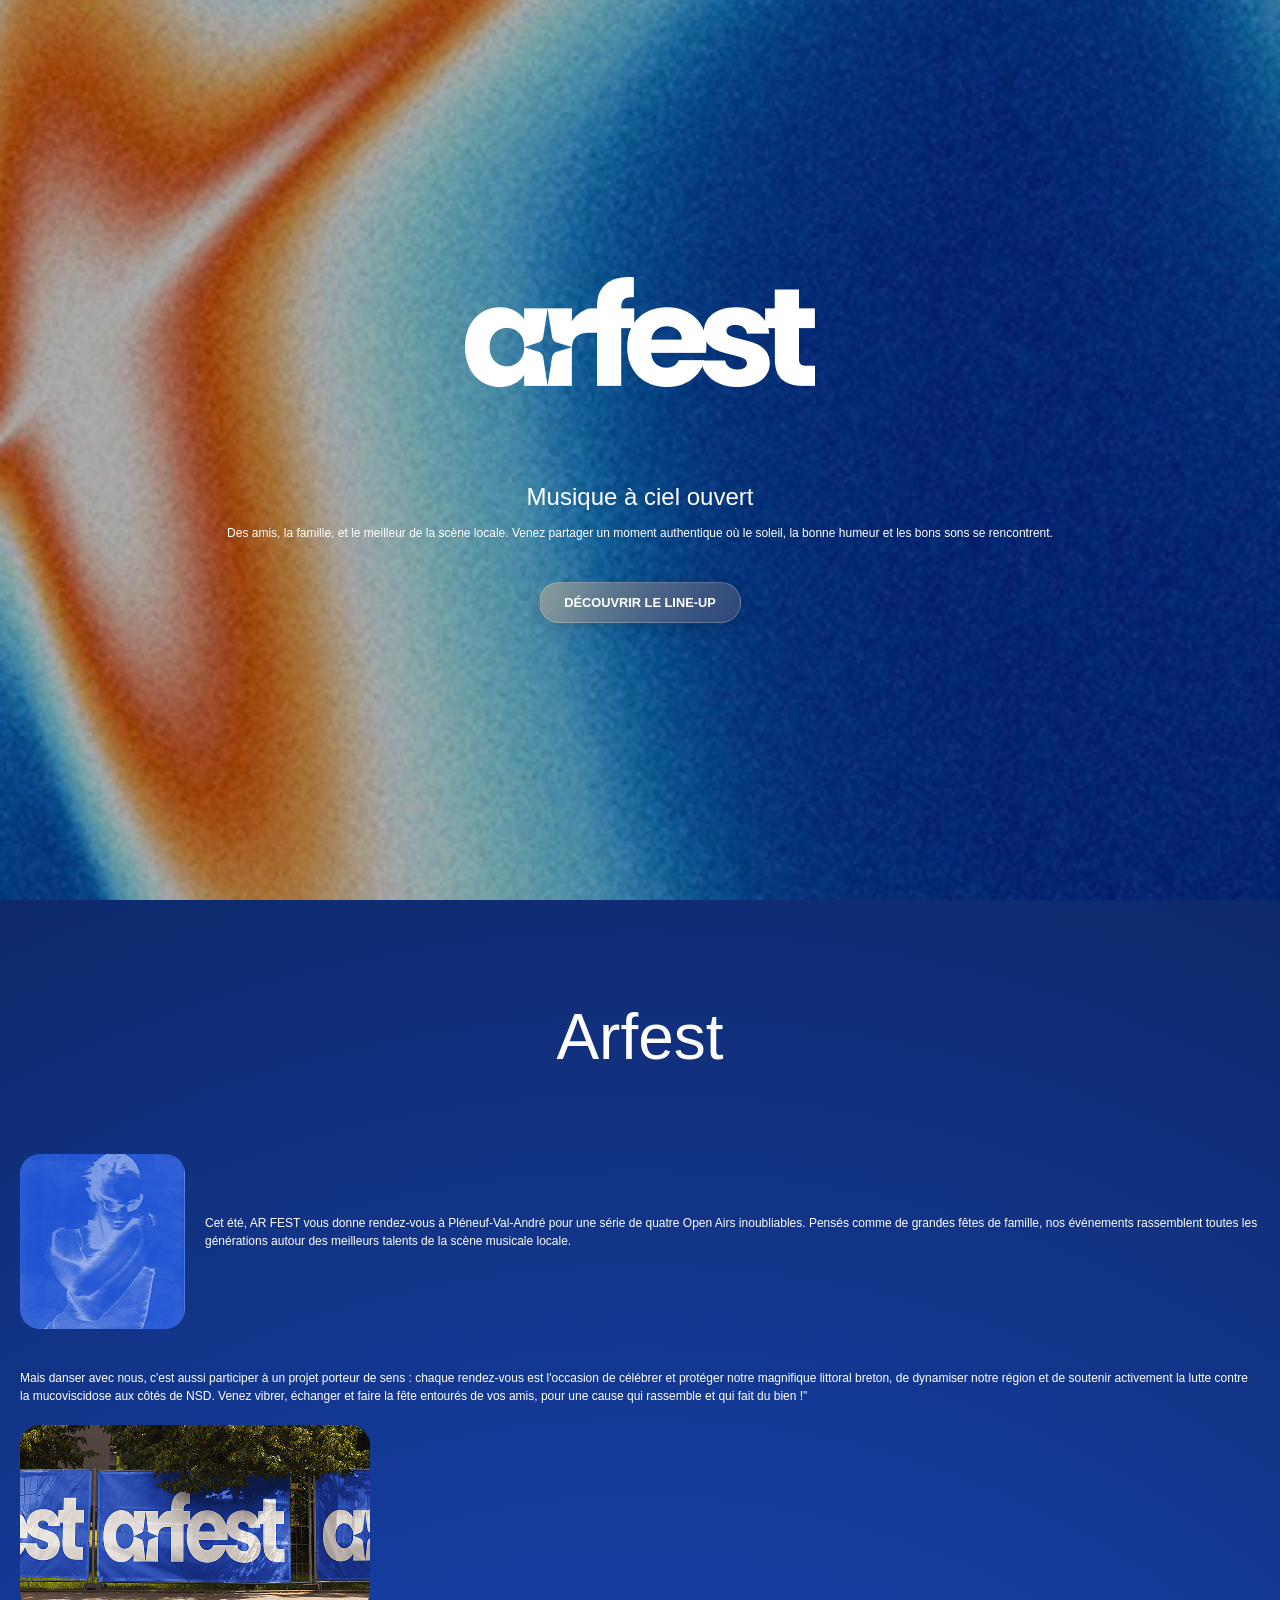
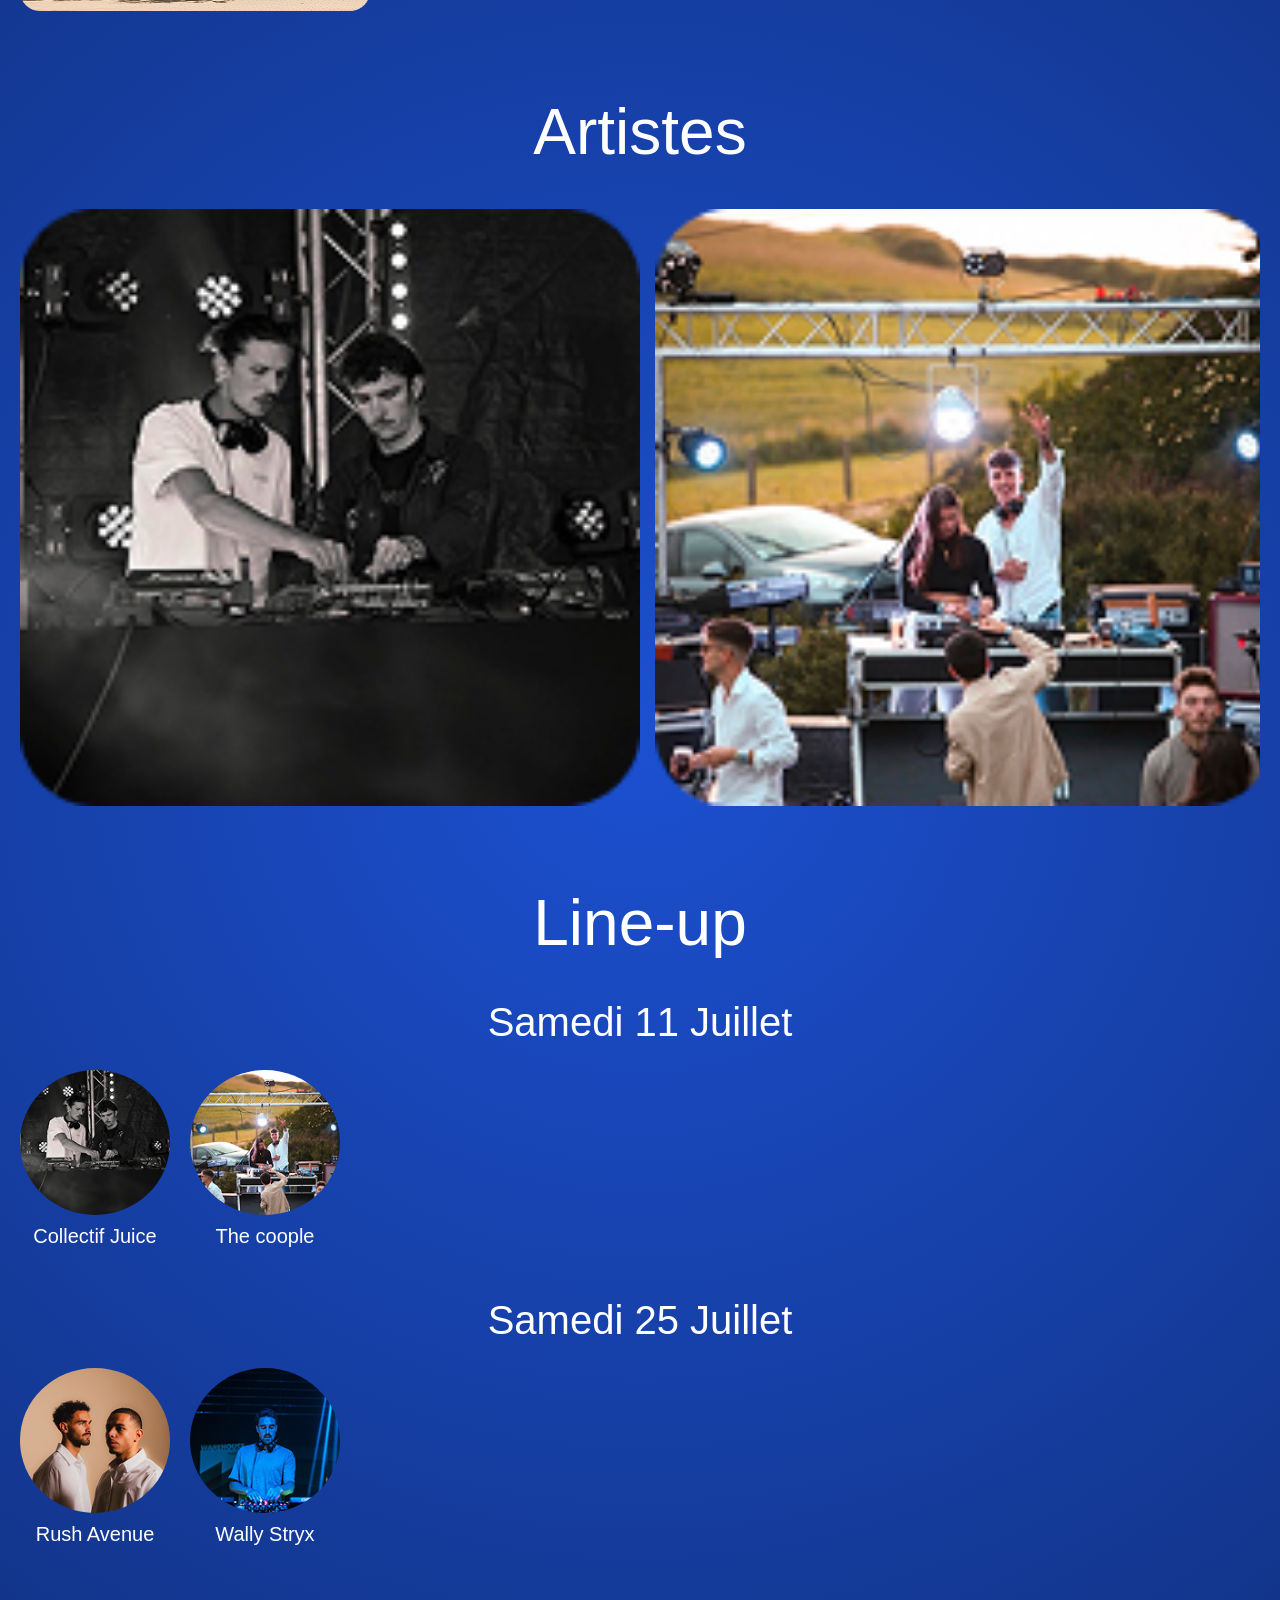
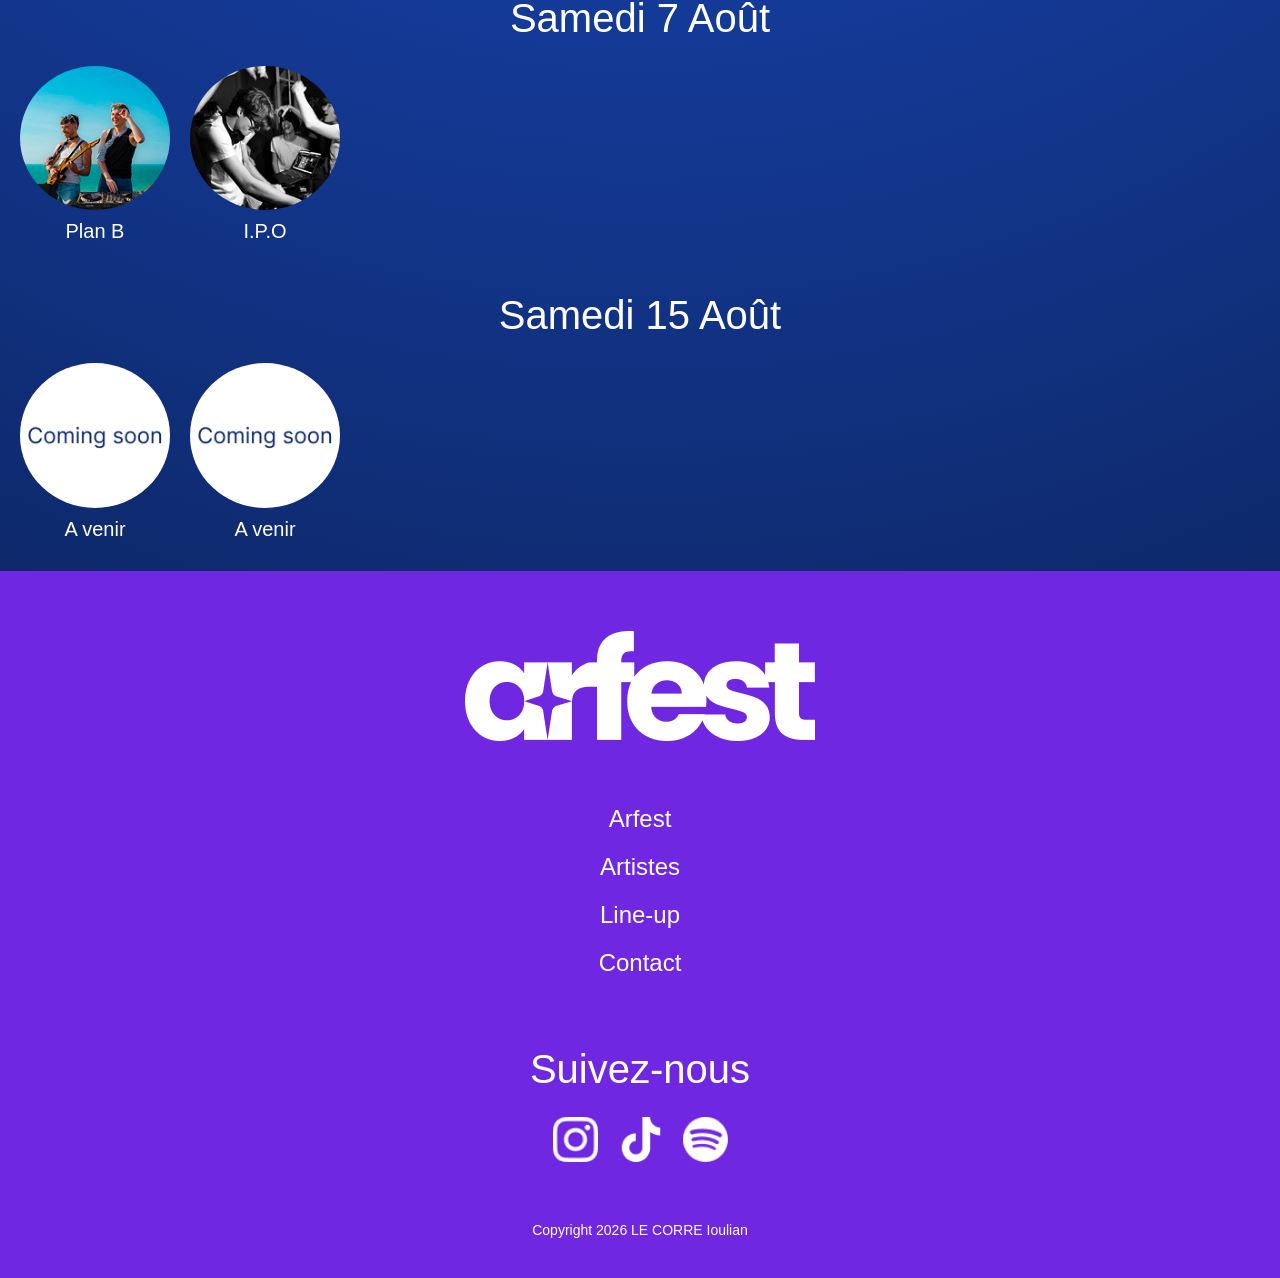
==== commit 3a4ff549: "maj JS artist + img home +date presta" ====
--- a/index.html
+++ b/index.html
@@ -20,7 +20,7 @@
         <div class="arfest" id="section-arfest">
             <h2>Arfest</h2>
             <div class="top-div">
-                <img src="img/arefestCQ.png" alt="Logo Arfest CQ">
+                <img src="img/thermiqueGirl.png" alt="Logo Arfest CQ">
                 <p>Cet été, AR FEST vous donne rendez-vous à Pléneuf-Val-André pour une série de quatre Open Airs inoubliables. Pensés comme de grandes fêtes de famille, nos événements rassemblent toutes les générations autour des meilleurs talents de la scène musicale locale.</p>
             </div>
             <div class="bottom-div">
@@ -46,7 +46,7 @@
                 <a href="artistes.html?id=wally">
                     <img src="img/lineUp/wallyStryx.png" alt="Wally Stryx sur scène">
                 </a>
-                
+            
                 <a href="artistes.html?id=planb">
                     <img src="img/lineUp/PlanB.png" alt="Portrait du groupe Plan B">
                 </a>
@@ -59,7 +59,7 @@
         <div class="lineUp" id="section-lineup">
             <h2>Line-up</h2>
             <div class="day1">
-                <h3>Samedi 9 Juillet</h3>
+                <h3>Samedi 11 Juillet</h3>
                 <div class="lineup-container">
                     <div>
                         <img src="img/lineUp/collectifJuice.png" alt="Portrait du Collectif Juice">
@@ -72,7 +72,7 @@
                 </div>
             </div>
             <div class="day2">
-                <h3>Samedi 9 Juillet</h3>
+                <h3>Samedi 25 Juillet</h3>
                 <div class="lineup-container">
                     <div>
                         <img src="img/lineUp/rushAvenue.png" alt="Rush Avenue en concert">
@@ -85,7 +85,7 @@
                 </div>
             </div>
             <div class="day3">
-                <h3>Samedi 9 Juillet</h3>
+                <h3>Samedi 7 Août</h3>
                 <div class="lineup-container">
                     <div>
                         <img src="img/lineUp/PlanB.png" alt="Portrait du groupe Plan B">
@@ -98,7 +98,7 @@
                 </div>
             </div>
             <div class="day4">
-                <h3>Samedi 9 Juillet</h3>
+                <h3>Samedi 15 Août</h3>
                 <div class="lineup-container">
                     <div>
                         <img src="img/lineUp/comingSoon.png" alt="Prochainement">
--- a/style.css
+++ b/style.css
@@ -196,7 +196,7 @@
 
 /* 2. C'est maintenant le LIEN <a> qui gère la taille et le magnétisme du carrousel */
 .artist-img a {
-    flex: 0 0 35%; /* Chaque lien prend 35% de la largeur */
+    flex: 0 0 50%; /* Chaque lien prend 35% de la largeur */
     scroll-snap-align: center; 
     display: block; /* Indispensable pour un lien qui contient une image */
     text-decoration: none; /* Enlève le style par défaut des liens */
